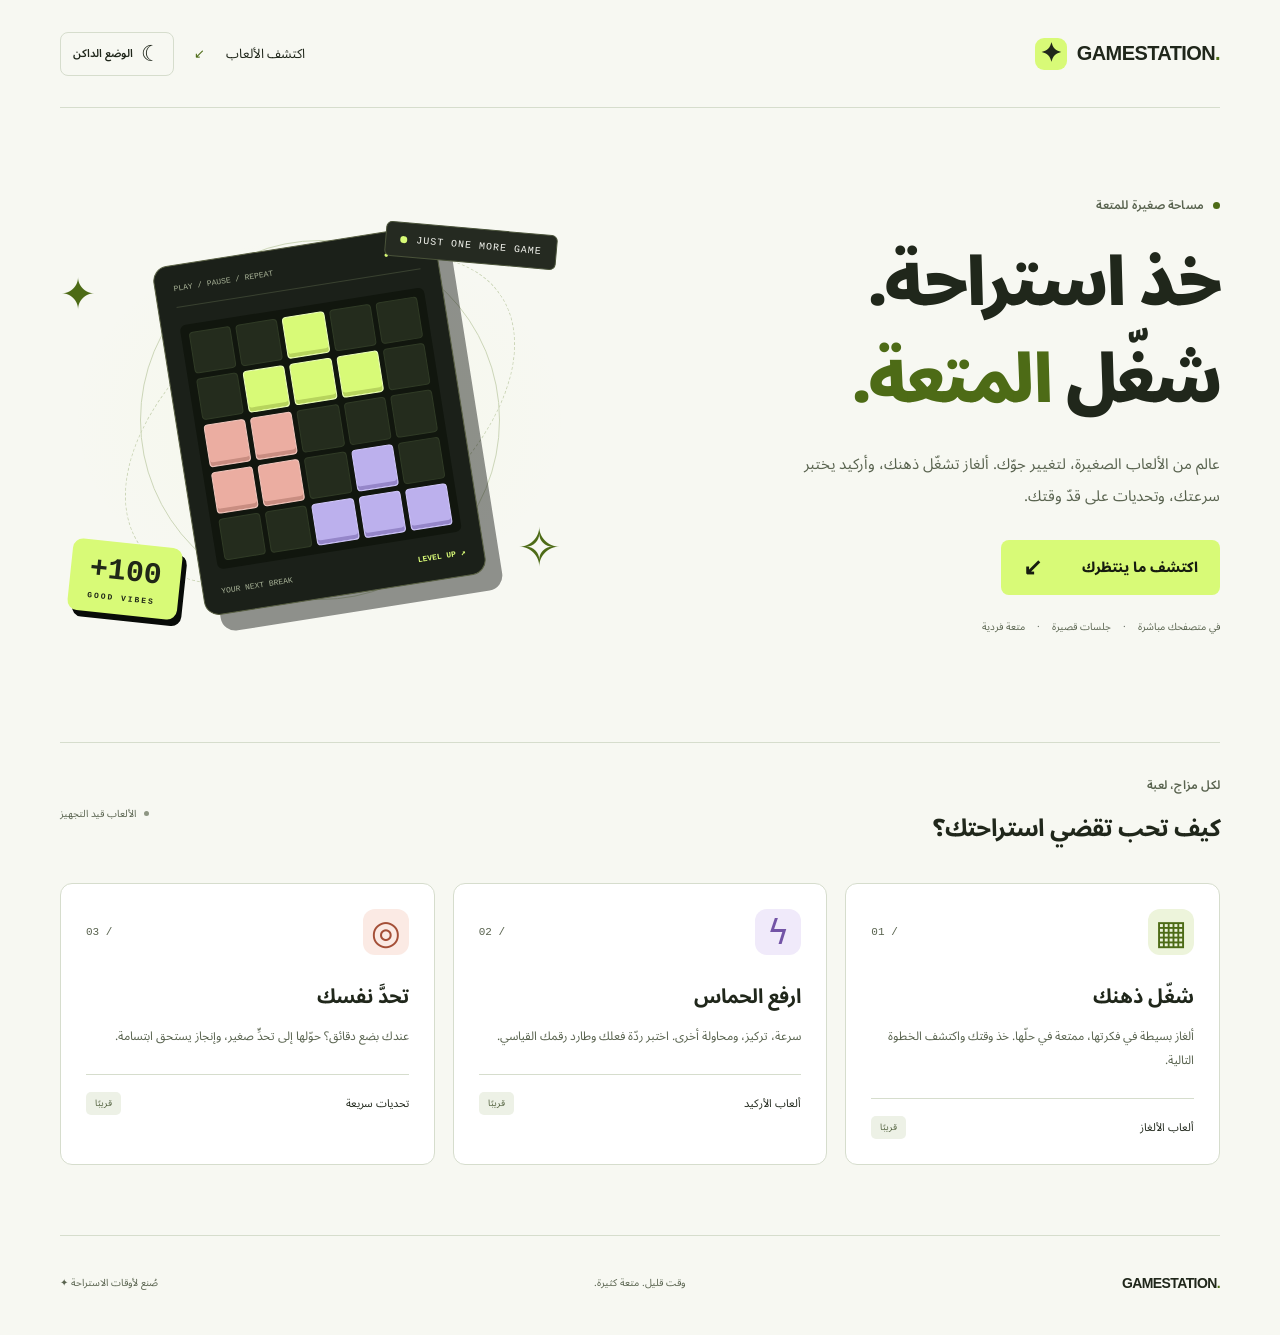
==== index.html @ 6ff6b5f1 "Add light and dark theme toggle" ====
<!DOCTYPE html>
<html lang="ar" dir="rtl">
<head>
  <meta charset="UTF-8">
  <meta name="viewport" content="width=device-width, initial-scale=1.0">
  <meta name="description" content="Gamestation — استراحة صغيرة، ومتعة كبيرة. اكتشف ألعاب الألغاز والأركيد والتحديات القصيرة في متصفحك.">
  <title>Gamestation | مساحة صغيرة للمتعة</title>
  <script src="theme.js"></script>
  <link rel="stylesheet" href="style.css">
</head>
<body>
  <header class="header container">
    <a class="brand" href="#" aria-label="Gamestation الرئيسية" dir="ltr"><span class="brand-icon" aria-hidden="true">✦</span> GAMESTATION<span class="brand-dot">.</span></a>
    <nav aria-label="التنقل الرئيسي"><a href="#games">اكتشف الألعاب <span aria-hidden="true">↙</span></a><button class="theme-toggle" type="button" hidden aria-label="تبديل المظهر"><span class="theme-icon" aria-hidden="true"></span><span class="theme-label"></span></button></nav>
  </header>

  <main>
    <section class="hero container" aria-labelledby="hero-title">
      <div class="hero-copy">
        <p class="eyebrow"><span></span> مساحة صغيرة للمتعة</p>
        <h1 id="hero-title">خذ استراحة.<br>شغّل <span>المتعة.</span></h1>
        <p class="intro">عالم من الألعاب الصغيرة، لتغيير جوّك. ألغاز تشغّل ذهنك، وأركيد يختبر سرعتك، وتحديات على قدّ وقتك.</p>
        <a class="button" href="#games">اكتشف ما ينتظرك <span aria-hidden="true">↙</span></a>
        <p class="hero-note">في متصفحك مباشرة <span>·</span> جلسات قصيرة <span>·</span> متعة فردية</p>
      </div>

      <div class="hero-art" aria-hidden="true">
        <span class="orbit orbit-one"></span><span class="orbit orbit-two"></span>
        <span class="spark spark-one">✦</span><span class="spark spark-two">✧</span>
        <div class="floating-label" dir="ltr"><span></span> JUST ONE MORE GAME</div>
        <div class="game-window">
          <div class="window-top" dir="ltr"><span>PLAY / PAUSE / REPEAT</span><span>● ● ●</span></div>
          <div class="pixel-grid"><i></i><i></i><i class="filled"></i><i></i><i></i><i></i><i class="filled"></i><i class="filled"></i><i class="filled"></i><i></i><i class="pink"></i><i class="pink"></i><i></i><i></i><i></i><i class="pink"></i><i class="pink"></i><i></i><i class="purple"></i><i></i><i></i><i></i><i class="purple"></i><i class="purple"></i><i class="purple"></i></div>
          <div class="window-bottom" dir="ltr"><span>YOUR NEXT BREAK</span><strong>LEVEL UP ↗</strong></div>
        </div>
        <div class="score-tag" dir="ltr">+100 <span>GOOD VIBES</span></div>
      </div>
    </section>

    <section class="games container" id="games" aria-labelledby="games-title">
      <div class="section-heading"><div><p class="eyebrow">لكل مزاج، لعبة</p><h2 id="games-title">كيف تحب تقضي استراحتك؟</h2></div><span class="coming-soon"><span></span> الألعاب قيد التجهيز</span></div>
      <div class="cards">
        <article class="card puzzle"><div class="card-top"><span class="category-icon" aria-hidden="true">▦</span><span class="card-number">01 /</span></div><h3>شغّل ذهنك</h3><p>ألغاز بسيطة في فكرتها، ممتعة في حلّها. خذ وقتك واكتشف الخطوة التالية.</p><div class="card-bottom"><span>ألعاب الألغاز</span><span class="pill">قريبًا</span></div></article>
        <article class="card arcade"><div class="card-top"><span class="category-icon" aria-hidden="true">ϟ</span><span class="card-number">02 /</span></div><h3>ارفع الحماس</h3><p>سرعة، تركيز، ومحاولة أخرى. اختبر ردّة فعلك وطارد رقمك القياسي.</p><div class="card-bottom"><span>ألعاب الأركيد</span><span class="pill">قريبًا</span></div></article>
        <article class="card challenge"><div class="card-top"><span class="category-icon" aria-hidden="true">◎</span><span class="card-number">03 /</span></div><h3>تحدَّ نفسك</h3><p>عندك بضع دقائق؟ حوّلها إلى تحدٍّ صغير، وإنجاز يستحق ابتسامة.</p><div class="card-bottom"><span>تحديات سريعة</span><span class="pill">قريبًا</span></div></article>
      </div>
    </section>
  </main>

  <footer class="footer container"><a class="brand" href="#" dir="ltr">GAMESTATION<span class="brand-dot">.</span></a><p>وقت قليل. متعة كثيرة.</p><span>صُنع لأوقات الاستراحة ✦</span></footer>
</body>
</html>
---- style.css ----
@import url('https://fonts.googleapis.com/css2?family=Noto+Sans+Arabic:wght@400;500;600;700;800;900&display=swap');

:root{color-scheme:dark;--bg:#101212;--text:#f4f5ef;--muted:#9a9f99;--lime:#d8fa77;--line:#303430}
*{box-sizing:border-box}
html{scroll-behavior:smooth;scroll-padding-top:30px}
body{margin:0;background:var(--bg);color:var(--text);font-family:'Noto Sans Arabic',Tahoma,Arial,sans-serif;-webkit-font-smoothing:antialiased}
a{color:inherit;text-decoration:none}
a:focus-visible{outline:3px solid var(--lime);outline-offset:7px}
.container{width:min(1160px,calc(100% - 80px));margin-inline:auto}
.header{min-height:108px;display:flex;align-items:center;justify-content:space-between;border-bottom:1px solid var(--line);gap:20px}
.brand{display:inline-flex;align-items:center;font-family:Arial,sans-serif;font-size:20px;font-weight:900;letter-spacing:-.6px}
.brand-icon{display:grid;place-items:center;width:32px;height:32px;border-radius:9px;background:var(--lime);color:var(--bg);margin-right:10px;font-size:26px}
.brand-dot{color:var(--lime)}
nav a{font-size:13px;color:#dce0d7}nav a span{margin-inline-start:18px;color:var(--lime)}nav a:hover{color:var(--lime)}
.hero{display:grid;grid-template-columns:1.1fr 1fr;gap:70px;align-items:center;padding-block:85px 95px}
.eyebrow{font-size:12px;font-weight:600;letter-spacing:.2px;color:var(--muted);margin:0 0 18px;display:flex;align-items:center;gap:9px}
.eyebrow>span,.coming-soon>span,.floating-label>span{width:7px;height:7px;background:var(--lime);border-radius:50%;display:inline-block}
h1{font-size:clamp(44px,5.2vw,68px);line-height:1.45;letter-spacing:-2.5px;margin:0 0 20px;font-weight:900}h1>span{color:var(--lime)}
.intro{font-size:15px;line-height:2.1;color:var(--muted);max-width:455px;margin:0 0 28px}
.button{display:inline-flex;align-items:center;justify-content:space-between;gap:40px;background:var(--lime);color:#171c10;padding:13px 22px;border-radius:8px;font-size:14px;font-weight:800;transition:background .2s,transform .2s}.button:hover{background:#e5ffa6;transform:translateY(-2px)}.button>span{font-size:23px;line-height:1}
.hero-note{display:flex;gap:12px;color:var(--muted);font-size:10px;margin-top:21px}.hero-note>span{color:#646a60}
.hero-art{position:relative;min-height:390px;display:grid;place-items:center;background:radial-gradient(ellipse,#d8fa7710,transparent 68%)}
.orbit{position:absolute;border:1px solid #343b2a;border-radius:50%;width:360px;height:360px}.orbit-two{width:440px;height:260px;transform:rotate(-35deg);border-style:dashed;border-color:#30352b}
.game-window{width:285px;border:1px solid #596044;background:#1b2019;border-radius:15px;padding:18px;transform:rotate(-9deg);box-shadow:14px 18px 0 #090b0970;z-index:1}
.window-top,.window-bottom{display:flex;justify-content:space-between;align-items:center;font-family:monospace;font-size:8px;color:#a6b095}.window-top{border-bottom:1px solid #394130;padding-bottom:14px}.window-top>span:last-child{color:var(--lime);letter-spacing:2px}.window-bottom{padding-top:17px;font-size:8px}.window-bottom strong{color:var(--lime)}
.pixel-grid{display:grid;grid-template-columns:repeat(5,1fr);gap:5px;margin-top:18px;padding:8px;background:#11160e;border-radius:6px;direction:ltr}.pixel-grid i{aspect-ratio:1;background:#242c1d;border-radius:4px;border:1px solid #303b26}.pixel-grid .filled{background:var(--lime);border-color:#ecffb9;box-shadow:inset 0 -4px #b7d45d}.pixel-grid .pink{background:#ebada1;border-color:#f1c6bd;box-shadow:inset 0 -4px #c98d81}.pixel-grid .purple{background:#bcb0ed;border-color:#d1c7fb;box-shadow:inset 0 -4px #9586c9}
.floating-label{position:absolute;top:3px;right:22px;z-index:2;display:flex;align-items:center;gap:9px;background:#252a21;border:1px solid #4a533a;padding:11px 14px;border-radius:6px;transform:rotate(5deg);font:10px monospace;letter-spacing:1px}
.score-tag{position:absolute;bottom:0;left:10px;z-index:2;background:var(--lime);color:#202718;border-radius:10px;transform:rotate(6deg);padding:12px 19px;font:bold 30px monospace;box-shadow:5px 6px 0 #080b08}.score-tag span{display:block;font-size:8px;letter-spacing:2px;margin-top:5px}.spark{position:absolute;color:var(--lime)}.spark-one{left:0;top:25px;font-size:43px}.spark-two{right:18px;bottom:10px;font-size:53px}
.games{padding-block:30px 70px;border-top:1px solid var(--line)}.section-heading{display:flex;justify-content:space-between;align-items:center;gap:20px;margin-bottom:29px}.section-heading .eyebrow{margin-bottom:5px}h2{font-size:24px;letter-spacing:-.6px;margin:0}.coming-soon{font-size:10px;color:var(--muted);display:flex;align-items:center;gap:8px}.coming-soon>span{background:#8e9683;width:5px;height:5px}
.cards{display:grid;grid-template-columns:repeat(3,1fr);gap:18px}.card{background:#1b1e1b;border:1px solid var(--line);border-radius:12px;padding:25px}.card-top,.card-bottom{display:flex;justify-content:space-between;align-items:center}.category-icon{display:grid;place-items:center;width:46px;height:46px;border-radius:12px;font-size:34px;background:#d8fa7714;color:var(--lime);font-family:Arial,sans-serif}.card-number{font:11px monospace;color:#747d70;direction:ltr}.arcade .category-icon{background:#bcb0ed14;color:#bcb0ed}.challenge .category-icon{background:#ebada114;color:#ebada1}h3{font-size:20px;margin:21px 0 7px}.card p{color:var(--muted);font-size:12px;line-height:2;margin:0 0 25px}.card-bottom{border-top:1px solid var(--line);padding-top:17px;font-size:11px;color:#c8cec1}.pill{font-size:9px;background:#2b3029;color:#a7b09f;border-radius:5px;padding:2px 9px}
.footer{border-top:1px solid var(--line);display:flex;align-items:center;justify-content:space-between;gap:20px;padding-block:26px 32px}.footer .brand{font-size:14px}.footer p,.footer>span{font-size:10px;color:var(--muted)}
@media(min-width:1500px){.hero{padding-block:105px 115px}}
@media(max-width:900px){.container{width:calc(100% - 44px)}.hero{gap:24px}.hero-art{transform:scale(.85)}.orbit-two{width:360px}.cards{gap:12px}.card{padding:19px}.hero-note{gap:7px;font-size:9px}}
@media(max-width:650px){.header{min-height:82px}.brand{font-size:15px}.brand-icon{width:27px;height:27px;font-size:22px}nav a{font-size:11px}nav a span{margin-inline-start:6px}.hero{grid-template-columns:1fr;padding-block:45px 40px;gap:35px}.hero-copy{text-align:center}.hero-copy .eyebrow{justify-content:center}h1{font-size:48px}.intro{margin-inline:auto;font-size:14px}.hero-note{justify-content:center;font-size:9px}.hero-art{min-height:365px;width:min(100%,370px);margin-inline:auto;transform:scale(.9)}.orbit{width:320px;height:320px}.orbit-two{width:350px;height:230px}.floating-label{right:0}.section-heading{align-items:flex-start;flex-direction:column;gap:12px}h2{font-size:21px}.cards{grid-template-columns:1fr;gap:14px}.card{padding:23px}.card p{font-size:13px}.games{padding-bottom:40px}.footer{flex-wrap:wrap;gap:8px}.footer>span{width:100%;margin-top:0}.footer p{margin:0}.hero-art .spark-one{left:0}}
@media(prefers-reduced-motion:reduce){html{scroll-behavior:auto}.button{transition:none}}

/* Theme controls and light palette. The game illustration keeps its arcade colors. */
nav{display:flex;align-items:center;gap:20px}
.theme-toggle{display:inline-flex;align-items:center;justify-content:center;gap:8px;min-height:44px;padding:8px 12px;border:1px solid var(--line);border-radius:8px;background:transparent;color:var(--text);font:600 11px 'Noto Sans Arabic',Tahoma,Arial,sans-serif;cursor:pointer}
.theme-toggle[hidden]{display:none}
.theme-toggle:hover{background:var(--line)}
.theme-toggle:focus-visible{outline:3px solid var(--accent,var(--lime));outline-offset:4px}
.theme-icon{font:22px Arial,sans-serif}
:root[data-theme="light"]{color-scheme:light;--bg:#f7f8f2;--text:#20271b;--muted:#59634f;--line:#d6ddcd;--accent:#4d6b16}
[data-theme="light"] nav a,[data-theme="light"] .card-bottom{color:var(--text)}
[data-theme="light"] h1>span,[data-theme="light"] .brand-dot,[data-theme="light"] nav a span,[data-theme="light"] nav a:hover{color:var(--accent)}
[data-theme="light"] a:focus-visible{outline-color:var(--accent)}
[data-theme="light"] .brand-icon{color:#20271b}
[data-theme="light"] .eyebrow>span{background:var(--accent)}
[data-theme="light"] .card{background:#fff}
[data-theme="light"] .category-icon{background:#edf4db;color:var(--accent)}
[data-theme="light"] .arcade .category-icon{background:#f0eafa;color:#7354a6}
[data-theme="light"] .challenge .category-icon{background:#fbeae4;color:#a44f37}
[data-theme="light"] .card-number{color:var(--muted)}
[data-theme="light"] .pill{background:#edf1e6;color:#52613e}
[data-theme="light"] .orbit{border-color:#ccd6b8}
[data-theme="light"] .spark{color:var(--accent)}
[data-theme="light"] .floating-label{color:#f4f5ef}
@media(max-width:650px){.header{flex-wrap:wrap;padding-block:16px;gap:14px}nav{gap:12px;flex-wrap:wrap}.theme-toggle{font-size:10px}}
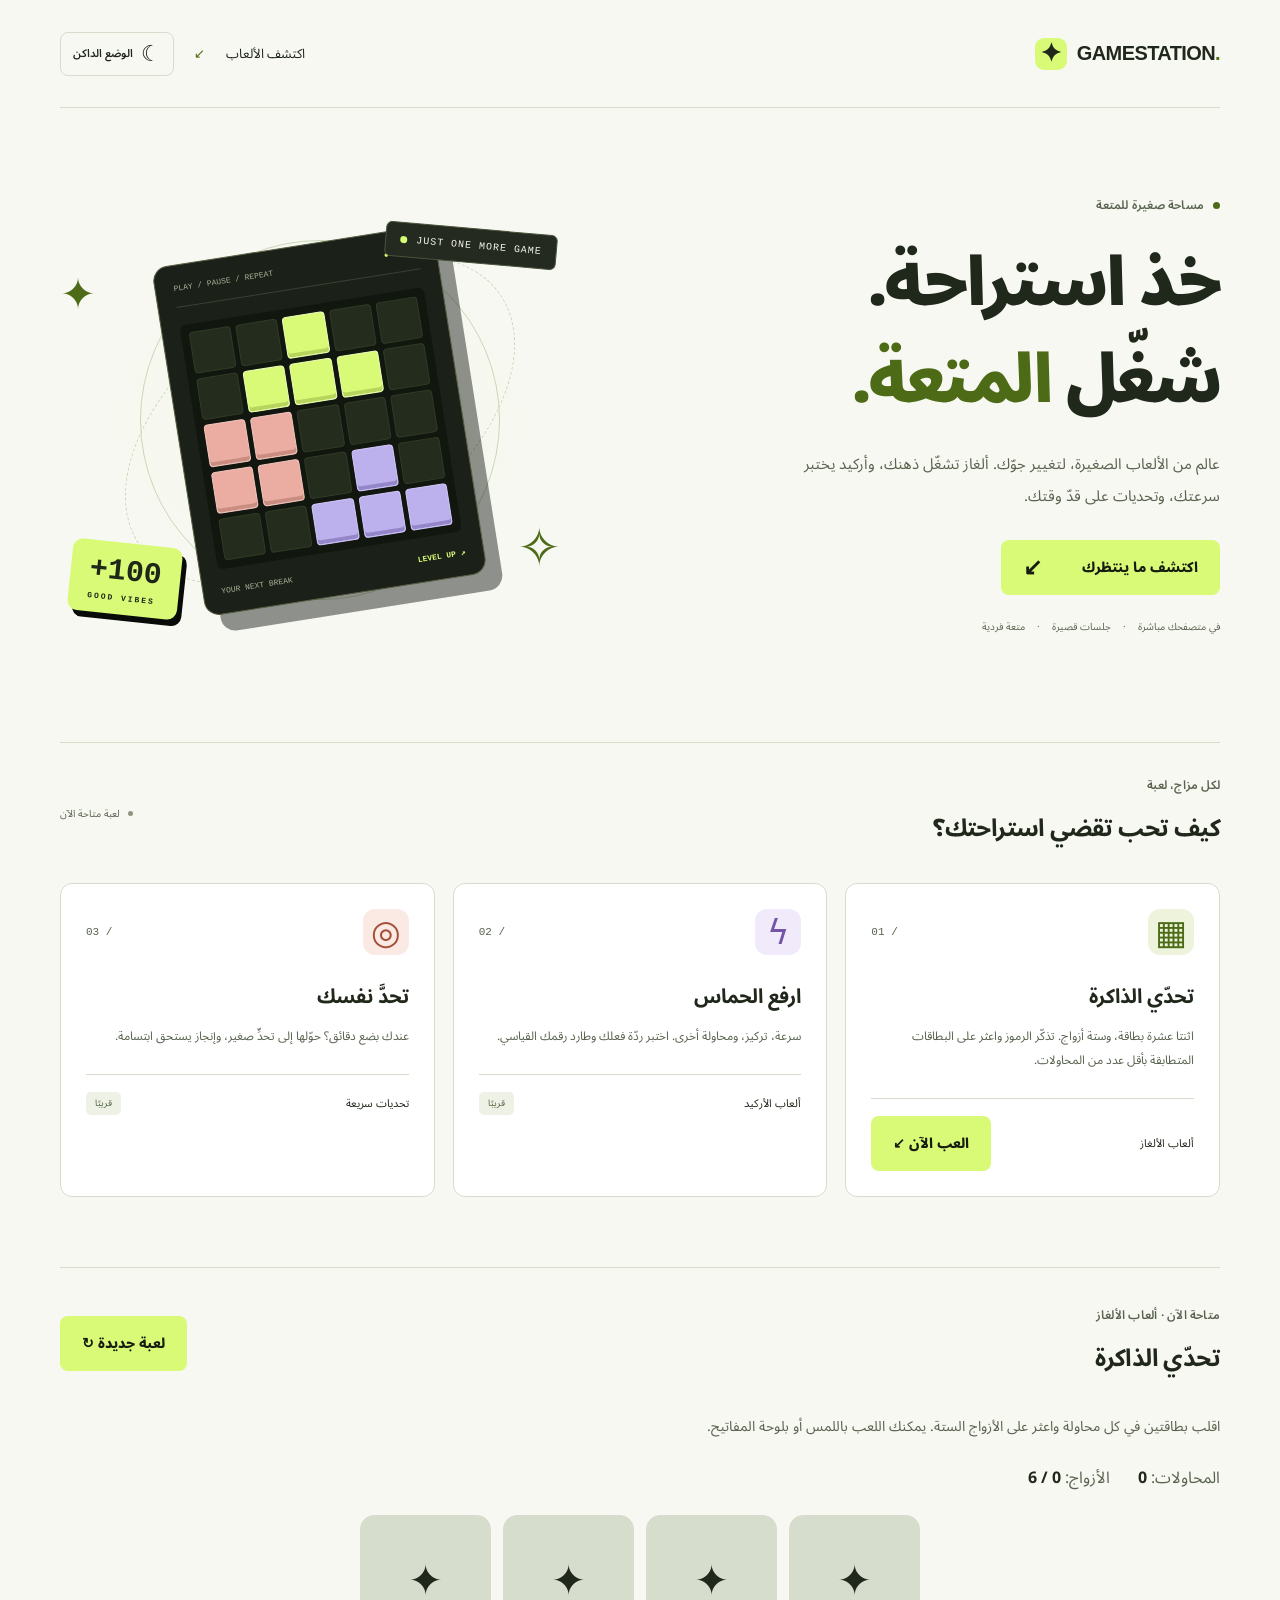
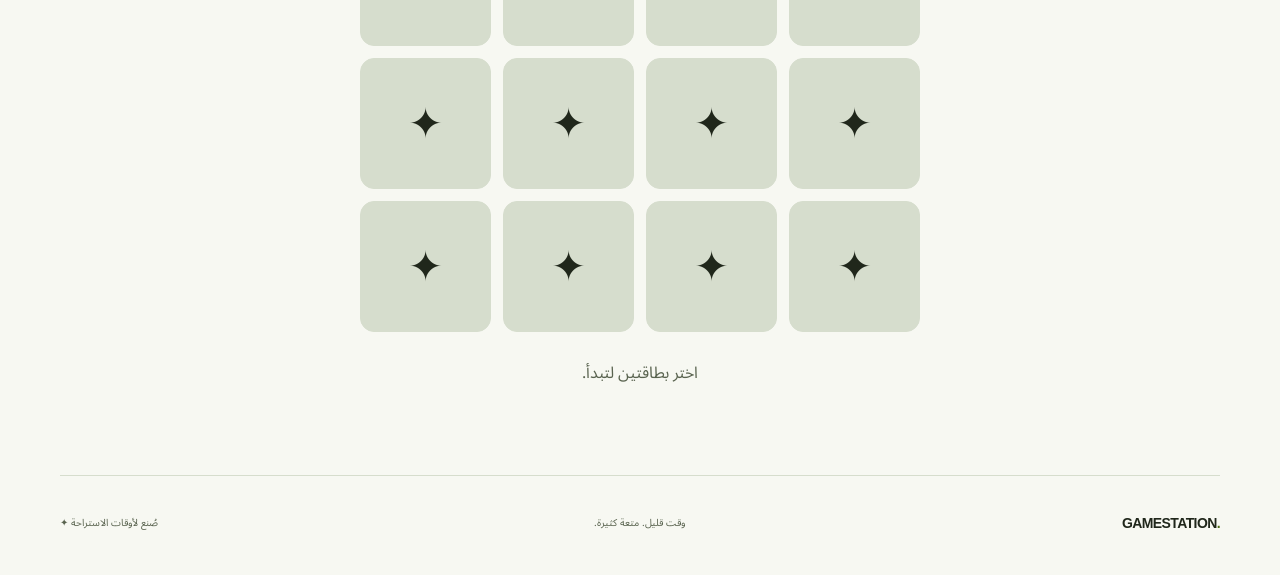
==== commit da06c656: "Add playable memory card game" ====
--- a/index.html
+++ b/index.html
@@ -38,15 +38,77 @@
     </section>
 
     <section class="games container" id="games" aria-labelledby="games-title">
-      <div class="section-heading"><div><p class="eyebrow">لكل مزاج، لعبة</p><h2 id="games-title">كيف تحب تقضي استراحتك؟</h2></div><span class="coming-soon"><span></span> الألعاب قيد التجهيز</span></div>
+      <div class="section-heading"><div><p class="eyebrow">لكل مزاج، لعبة</p><h2 id="games-title">كيف تحب تقضي استراحتك؟</h2></div><span class="coming-soon"><span></span> لعبة متاحة الآن</span></div>
       <div class="cards">
-        <article class="card puzzle"><div class="card-top"><span class="category-icon" aria-hidden="true">▦</span><span class="card-number">01 /</span></div><h3>شغّل ذهنك</h3><p>ألغاز بسيطة في فكرتها، ممتعة في حلّها. خذ وقتك واكتشف الخطوة التالية.</p><div class="card-bottom"><span>ألعاب الألغاز</span><span class="pill">قريبًا</span></div></article>
+        <article class="card puzzle"><div class="card-top"><span class="category-icon" aria-hidden="true">▦</span><span class="card-number">01 /</span></div><h3>تحدّي الذاكرة</h3><p>اثنتا عشرة بطاقة، وستة أزواج. تذكّر الرموز واعثر على البطاقات المتطابقة بأقل عدد من المحاولات.</p><div class="card-bottom"><span>ألعاب الألغاز</span><a class="button" href="#memory">العب الآن ↙</a></div></article>
         <article class="card arcade"><div class="card-top"><span class="category-icon" aria-hidden="true">ϟ</span><span class="card-number">02 /</span></div><h3>ارفع الحماس</h3><p>سرعة، تركيز، ومحاولة أخرى. اختبر ردّة فعلك وطارد رقمك القياسي.</p><div class="card-bottom"><span>ألعاب الأركيد</span><span class="pill">قريبًا</span></div></article>
         <article class="card challenge"><div class="card-top"><span class="category-icon" aria-hidden="true">◎</span><span class="card-number">03 /</span></div><h3>تحدَّ نفسك</h3><p>عندك بضع دقائق؟ حوّلها إلى تحدٍّ صغير، وإنجاز يستحق ابتسامة.</p><div class="card-bottom"><span>تحديات سريعة</span><span class="pill">قريبًا</span></div></article>
       </div>
     </section>
+    <section class="container memory" id="memory" aria-labelledby="memory-title">
+      <div class="section-heading"><div><p class="eyebrow">متاحة الآن · ألعاب الألغاز</p><h2 id="memory-title">تحدّي الذاكرة</h2></div><button class="button" id="memory-reset" type="button">لعبة جديدة ↻</button></div>
+      <p class="memory-help">اقلب بطاقتين في كل محاولة واعثر على الأزواج الستة. يمكنك اللعب باللمس أو بلوحة المفاتيح.</p>
+      <div class="memory-stats"><span>المحاولات: <strong id="memory-moves">0</strong></span><span>الأزواج: <strong id="memory-pairs">0 / 6</strong></span></div>
+      <div class="memory-grid" id="memory-grid" aria-label="بطاقات لعبة الذاكرة"></div>
+      <p id="memory-status" role="status" aria-live="polite">اختر بطاقتين لتبدأ.</p>
+      <noscript>فعّل JavaScript في المتصفح لتشغيل اللعبة.</noscript>
+    </section>
   </main>
+  <script>
+    (() => {
+      const grid = document.getElementById('memory-grid');
+      const movesLabel = document.getElementById('memory-moves');
+      const pairsLabel = document.getElementById('memory-pairs');
+      const status = document.getElementById('memory-status');
+      const symbols = ['🌙', '🚀', '🎮', '⭐', '🎲', '🎯'];
+      let first = null, locked = false, moves = 0, pairs = 0, timer;
+      function reveal(card, visible) {
+        card.textContent = visible ? card.symbol : '✦';
+        card.classList.toggle('revealed', visible);
+        card.setAttribute('aria-label', visible ? `بطاقة ${card.symbol}` : `بطاقة مخفية ${card.position}`);
+      }
+      function choose(card) {
+        if (locked || card === first || card.classList.contains('matched')) return;
+        reveal(card, true);
+        if (!first) { first = card; return; }
+        movesLabel.textContent = ++moves;
+        const previous = first;
+        first = null;
+        if (previous.symbol === card.symbol) {
+          [previous, card].forEach(item => { item.classList.add('matched'); item.setAttribute('aria-disabled', 'true'); });
+          pairsLabel.textContent = `${++pairs} / 6`;
+          status.textContent = pairs === 6 ? `أحسنت! اكتشفت كل الأزواج في ${moves} محاولة. جرّب لعبة جديدة!` : 'زوج متطابق! واصل اللعب.';
+        } else {
+          locked = true;
+          status.textContent = 'ليستا متطابقتين، تذكّر مكانهما وحاول مجددًا.';
+          timer = setTimeout(() => { reveal(previous, false); reveal(card, false); locked = false; }, 900);
+        }
+      }
+      function reset() {
+        clearTimeout(timer);
+        first = null; locked = false; moves = 0; pairs = 0;
+        movesLabel.textContent = '0'; pairsLabel.textContent = '0 / 6';
+        status.textContent = 'اختر بطاقتين لتبدأ.';
+        const deck = [...symbols, ...symbols];
+        for (let i = deck.length - 1; i > 0; i--) {
+          const j = Math.floor(Math.random() * (i + 1));
+          [deck[i], deck[j]] = [deck[j], deck[i]];
+        }
+        grid.replaceChildren(...deck.map((symbol, index) => {
+          const card = document.createElement('button');
+          card.type = 'button'; card.className = 'memory-card';
+          card.symbol = symbol; card.position = index + 1;
+          reveal(card, false);
+          card.addEventListener('click', () => choose(card));
+          return card;
+        }));
+      }
+      document.getElementById('memory-reset').addEventListener('click', reset);
+      reset();
+    })();
+  </script>
 
   <footer class="footer container"><a class="brand" href="#" dir="ltr">GAMESTATION<span class="brand-dot">.</span></a><p>وقت قليل. متعة كثيرة.</p><span>صُنع لأوقات الاستراحة ✦</span></footer>
 </body>
 </html>
+
--- a/style.css
+++ b/style.css
@@ -57,3 +57,18 @@
 [data-theme="light"] .spark{color:var(--accent)}
 [data-theme="light"] .floating-label{color:#f4f5ef}
 @media(max-width:650px){.header{flex-wrap:wrap;padding-block:16px;gap:14px}nav{gap:12px;flex-wrap:wrap}.theme-toggle{font-size:10px}}
+
+.memory{border-top:1px solid var(--line);padding-block:35px 55px}
+.memory-help{color:var(--muted);font-size:14px;line-height:2}
+.memory .button{font-family:inherit;border:0;cursor:pointer}
+.memory-stats{display:flex;gap:28px;margin-block:20px;color:var(--muted)}
+.memory-stats strong{color:var(--text)}
+.memory-grid{display:grid;grid-template-columns:repeat(4,1fr);gap:12px;max-width:560px;margin-inline:auto}
+.memory-card{aspect-ratio:1;min-height:60px;border:1px solid var(--line);border-radius:14px;background:var(--line);color:var(--text);font-size:clamp(25px,5vw,42px);cursor:pointer;transition:transform .15s,background .15s}
+.memory-card:hover{transform:translateY(-2px)}
+.memory-card.revealed{background:var(--bg);border-color:var(--accent,var(--lime))}
+.memory-card.matched{background:#d8fa7730;border-color:var(--accent,var(--lime));cursor:default}
+.memory button:focus-visible{outline:3px solid var(--accent,var(--lime));outline-offset:4px}
+#memory-status{text-align:center;min-height:3em;color:var(--muted);margin-top:24px}
+@media(max-width:450px){.memory-grid{gap:8px}.memory-stats{font-size:13px;gap:18px}}
+@media(prefers-reduced-motion:reduce){.memory-card{transition:none}}
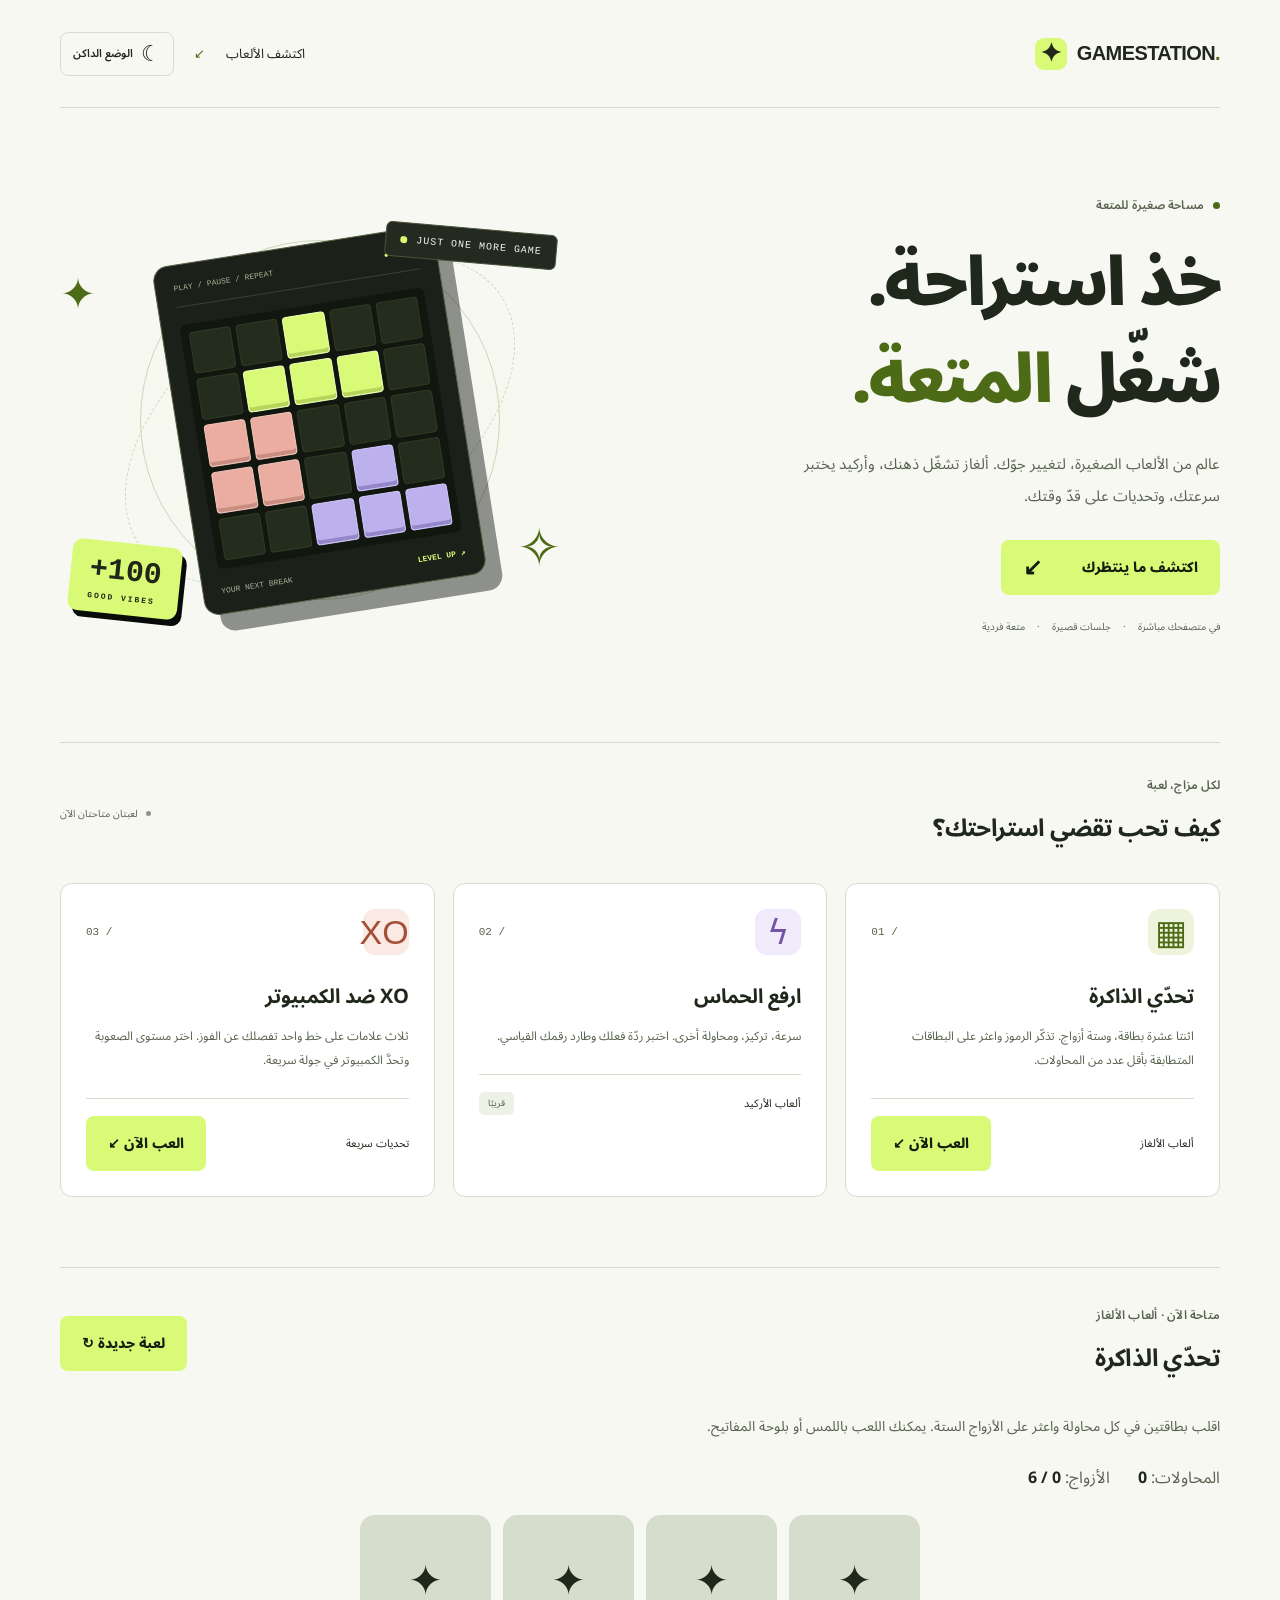
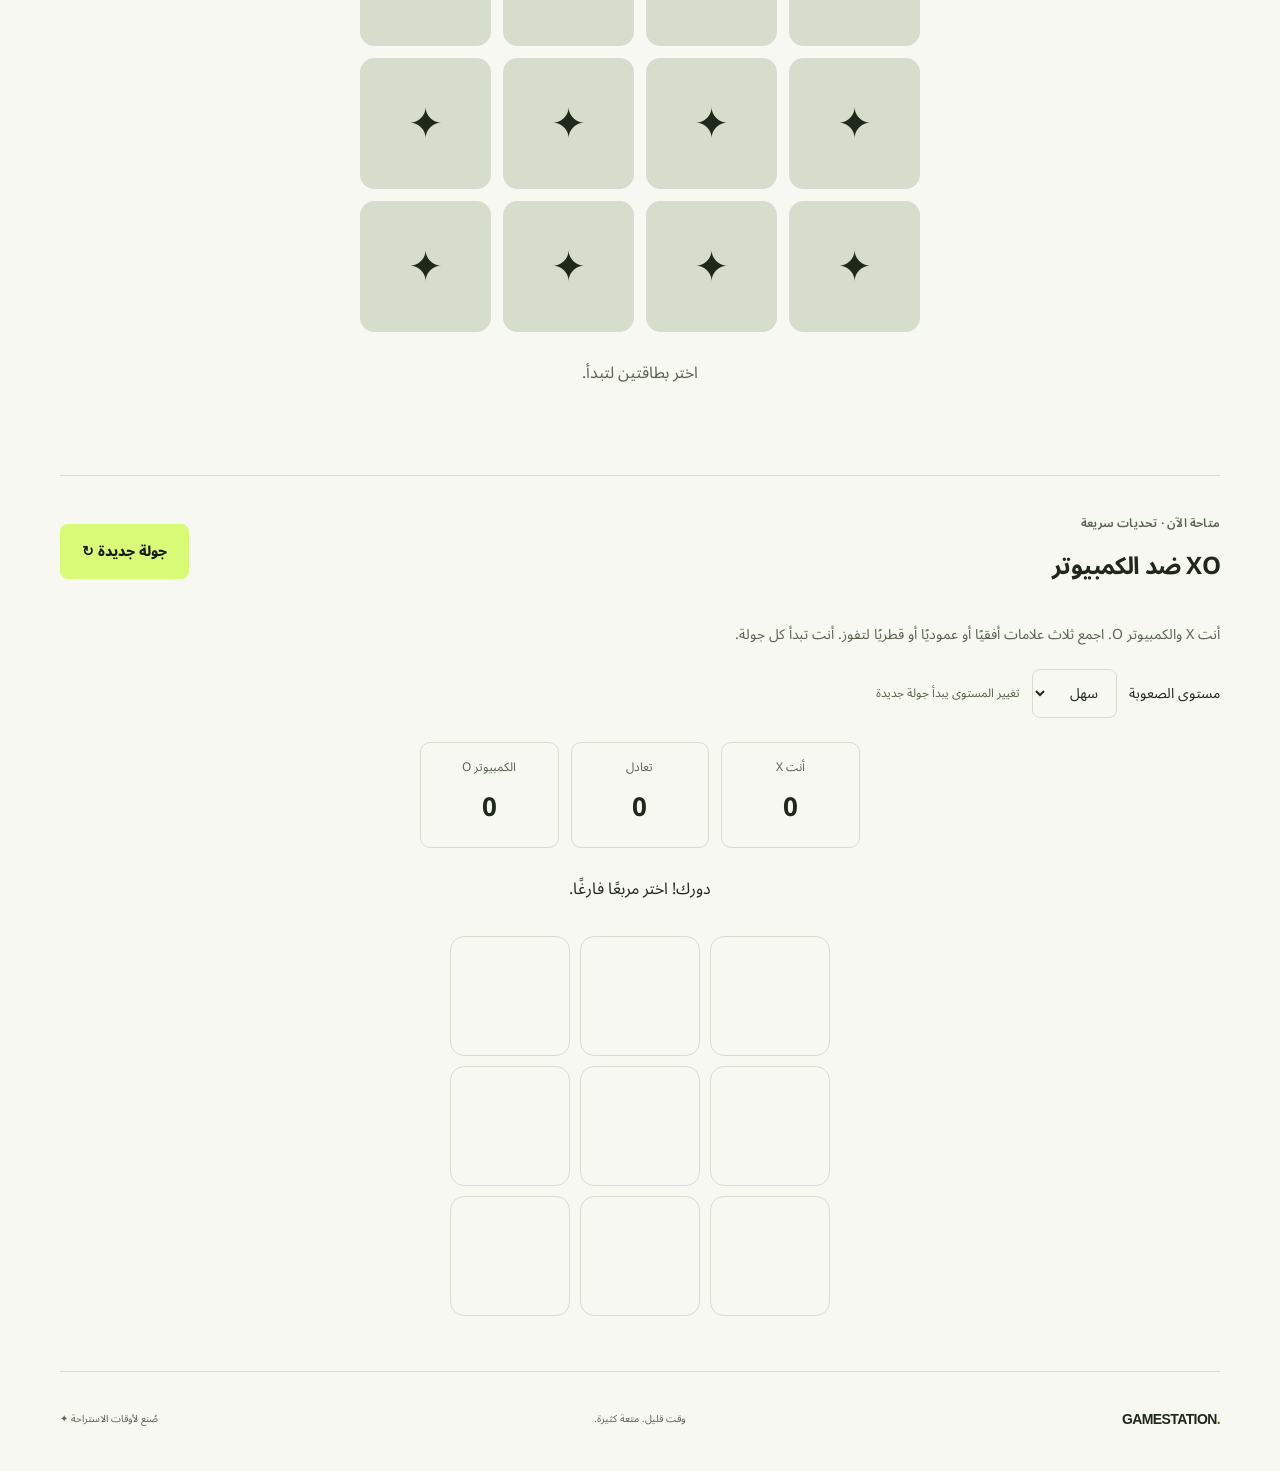
==== commit 23b8a2ab: "Add XO game against computer" ====
--- a/index.html
+++ b/index.html
@@ -38,11 +38,11 @@
     </section>
 
     <section class="games container" id="games" aria-labelledby="games-title">
-      <div class="section-heading"><div><p class="eyebrow">لكل مزاج، لعبة</p><h2 id="games-title">كيف تحب تقضي استراحتك؟</h2></div><span class="coming-soon"><span></span> لعبة متاحة الآن</span></div>
+      <div class="section-heading"><div><p class="eyebrow">لكل مزاج، لعبة</p><h2 id="games-title">كيف تحب تقضي استراحتك؟</h2></div><span class="coming-soon"><span></span> لعبتان متاحتان الآن</span></div>
       <div class="cards">
         <article class="card puzzle"><div class="card-top"><span class="category-icon" aria-hidden="true">▦</span><span class="card-number">01 /</span></div><h3>تحدّي الذاكرة</h3><p>اثنتا عشرة بطاقة، وستة أزواج. تذكّر الرموز واعثر على البطاقات المتطابقة بأقل عدد من المحاولات.</p><div class="card-bottom"><span>ألعاب الألغاز</span><a class="button" href="#memory">العب الآن ↙</a></div></article>
         <article class="card arcade"><div class="card-top"><span class="category-icon" aria-hidden="true">ϟ</span><span class="card-number">02 /</span></div><h3>ارفع الحماس</h3><p>سرعة، تركيز، ومحاولة أخرى. اختبر ردّة فعلك وطارد رقمك القياسي.</p><div class="card-bottom"><span>ألعاب الأركيد</span><span class="pill">قريبًا</span></div></article>
-        <article class="card challenge"><div class="card-top"><span class="category-icon" aria-hidden="true">◎</span><span class="card-number">03 /</span></div><h3>تحدَّ نفسك</h3><p>عندك بضع دقائق؟ حوّلها إلى تحدٍّ صغير، وإنجاز يستحق ابتسامة.</p><div class="card-bottom"><span>تحديات سريعة</span><span class="pill">قريبًا</span></div></article>
+        <article class="card challenge"><div class="card-top"><span class="category-icon" aria-hidden="true">XO</span><span class="card-number">03 /</span></div><h3>XO ضد الكمبيوتر</h3><p>ثلاث علامات على خط واحد تفصلك عن الفوز. اختر مستوى الصعوبة وتحدَّ الكمبيوتر في جولة سريعة.</p><div class="card-bottom"><span>تحديات سريعة</span><a class="button" href="#xo">العب الآن ↙</a></div></article>
       </div>
     </section>
     <section class="container memory" id="memory" aria-labelledby="memory-title">
@@ -53,7 +53,17 @@
       <p id="memory-status" role="status" aria-live="polite">اختر بطاقتين لتبدأ.</p>
       <noscript>فعّل JavaScript في المتصفح لتشغيل اللعبة.</noscript>
     </section>
+    <section class="container xo" id="xo" aria-labelledby="xo-title">
+      <div class="section-heading"><div><p class="eyebrow">متاحة الآن · تحديات سريعة</p><h2 id="xo-title">XO ضد الكمبيوتر</h2></div><button class="button" id="xo-reset" type="button">جولة جديدة ↻</button></div>
+      <p class="memory-help">أنت X والكمبيوتر O. اجمع ثلاث علامات أفقيًا أو عموديًا أو قطريًا لتفوز. أنت تبدأ كل جولة.</p>
+      <div class="xo-controls"><label for="xo-level">مستوى الصعوبة</label><select id="xo-level"><option value="easy">سهل</option><option value="hard">صعب</option></select><span>تغيير المستوى يبدأ جولة جديدة</span></div>
+      <div class="xo-scores" aria-label="نتائج هذه الجلسة"><span>أنت X <strong id="xo-wins">0</strong></span><span>تعادل <strong id="xo-draws">0</strong></span><span>الكمبيوتر O <strong id="xo-losses">0</strong></span></div>
+      <p id="xo-status" role="status" aria-live="polite">دورك! اختر مربعًا فارغًا.</p>
+      <div id="xo-board" class="xo-board" role="group" aria-label="لوحة XO" aria-describedby="xo-status" dir="ltr"></div>
+      <noscript>فعّل JavaScript في المتصفح لتشغيل اللعبة.</noscript>
+    </section>
   </main>
+  <script src="xo.js"></script>
   <script>
     (() => {
       const grid = document.getElementById('memory-grid');
--- a/style.css
+++ b/style.css
@@ -72,3 +72,22 @@
 #memory-status{text-align:center;min-height:3em;color:var(--muted);margin-top:24px}
 @media(max-width:450px){.memory-grid{gap:8px}.memory-stats{font-size:13px;gap:18px}}
 @media(prefers-reduced-motion:reduce){.memory-card{transition:none}}
+
+.xo{border-top:1px solid var(--line);padding-block:35px 55px}
+.xo .button{font-family:inherit;border:0;cursor:pointer}
+.xo-controls{display:flex;align-items:center;gap:12px;flex-wrap:wrap;margin-block:20px;font-size:14px}
+.xo-controls select{font:inherit;background:var(--bg);color:var(--text);border:1px solid var(--line);border-radius:8px;padding:8px 14px;min-height:44px}
+.xo-controls>span{font-size:12px;color:var(--muted)}
+.xo-scores{display:flex;justify-content:center;gap:12px;max-width:440px;margin:24px auto}
+.xo-scores>span{flex:1;text-align:center;padding:12px 6px;border:1px solid var(--line);border-radius:10px;font-size:12px;color:var(--muted)}
+.xo-scores strong{display:block;font-size:26px;color:var(--text)}
+#xo-status{text-align:center;min-height:3em;color:var(--text)}
+.xo-board{display:grid;grid-template-columns:repeat(3,minmax(0,1fr));gap:10px;max-width:380px;margin-inline:auto}
+.xo-cell{aspect-ratio:1;border:1px solid var(--line);border-radius:14px;background:var(--bg);color:var(--text);font:700 clamp(36px,8vw,62px) Arial,sans-serif;cursor:pointer;min-width:0}
+.xo-cell[aria-disabled="false"]:hover{background:var(--line)}
+.xo-cell[aria-disabled="true"]{cursor:default}
+.xo-cell[data-mark="X"]{color:var(--accent,var(--lime))}
+.xo-cell[data-mark="O"]{color:#bcb0ed}
+[data-theme="light"] .xo-cell[data-mark="O"]{color:#7354a6}
+.xo-cell.winning{background:#d8fa7730;border:3px solid var(--accent,var(--lime))}
+.xo button:focus-visible,.xo select:focus-visible{outline:3px solid var(--accent,var(--lime));outline-offset:4px}
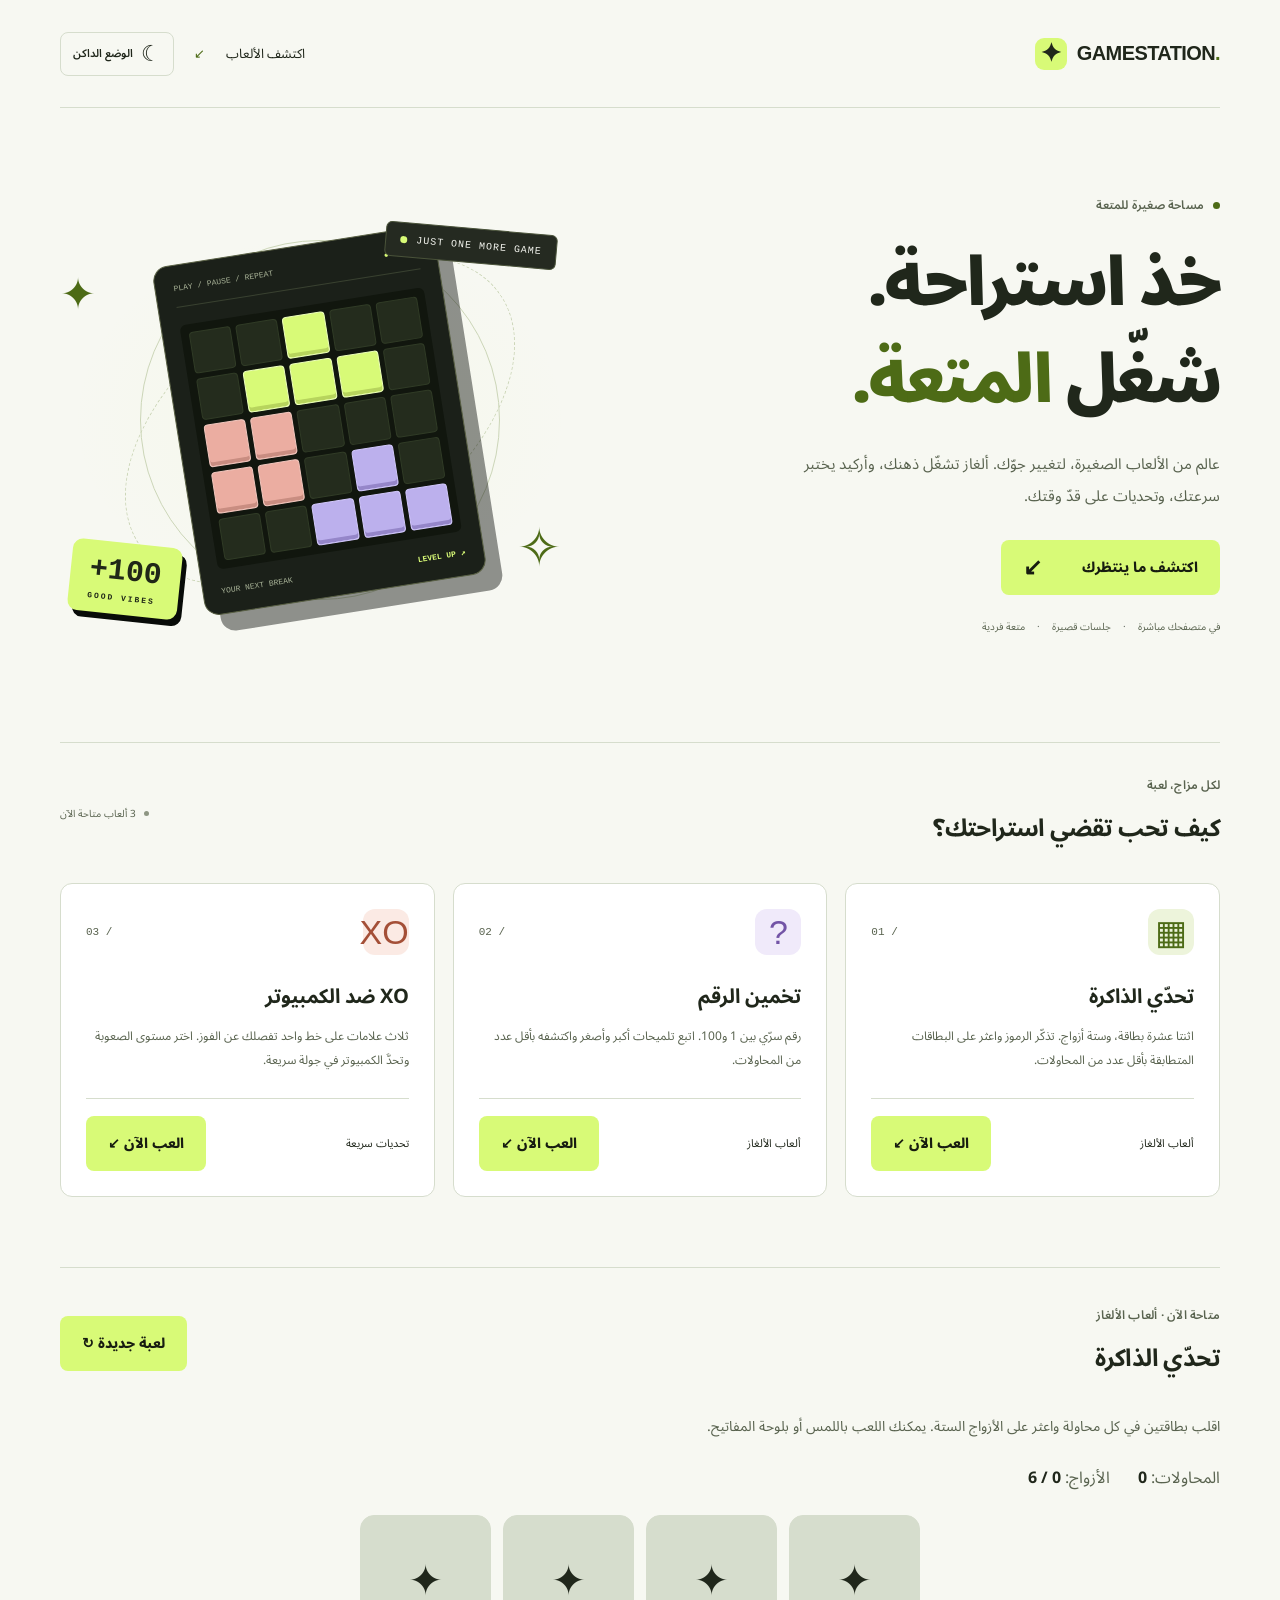
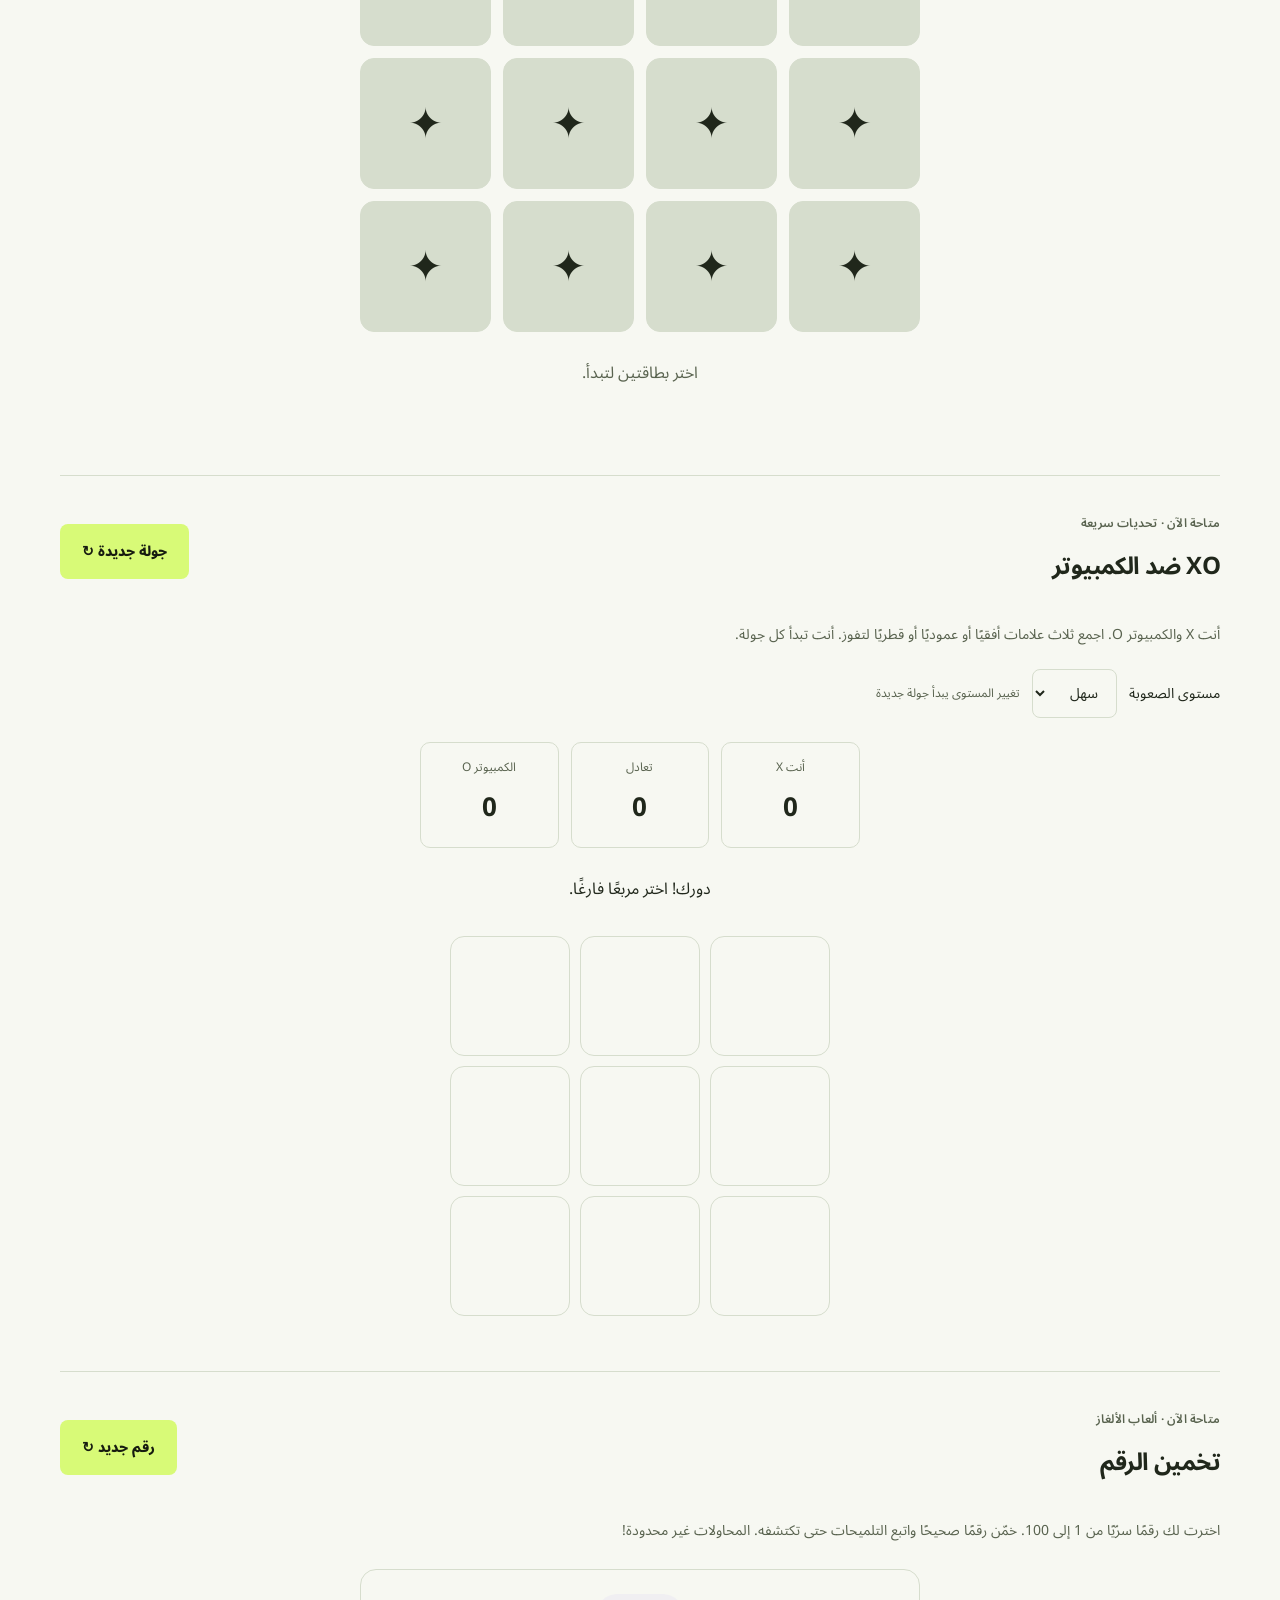
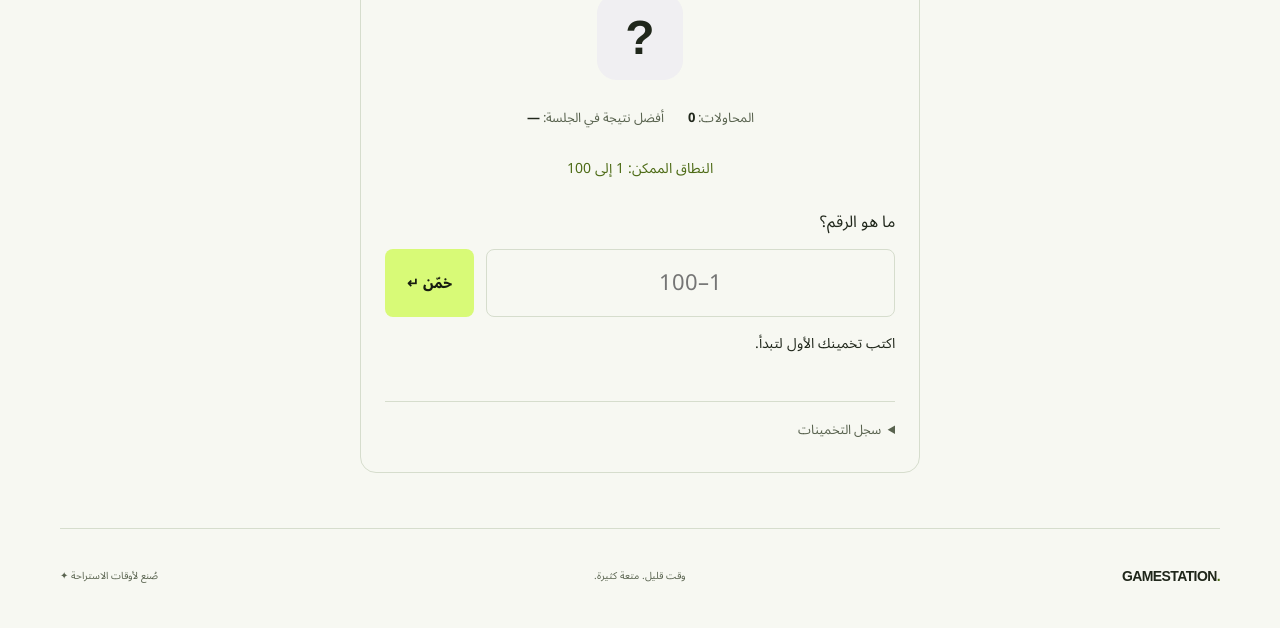
==== commit 8e526298: "Add number guessing game" ====
--- a/index.html
+++ b/index.html
@@ -38,10 +38,10 @@
     </section>
 
     <section class="games container" id="games" aria-labelledby="games-title">
-      <div class="section-heading"><div><p class="eyebrow">لكل مزاج، لعبة</p><h2 id="games-title">كيف تحب تقضي استراحتك؟</h2></div><span class="coming-soon"><span></span> لعبتان متاحتان الآن</span></div>
+      <div class="section-heading"><div><p class="eyebrow">لكل مزاج، لعبة</p><h2 id="games-title">كيف تحب تقضي استراحتك؟</h2></div><span class="coming-soon"><span></span> 3 ألعاب متاحة الآن</span></div>
       <div class="cards">
         <article class="card puzzle"><div class="card-top"><span class="category-icon" aria-hidden="true">▦</span><span class="card-number">01 /</span></div><h3>تحدّي الذاكرة</h3><p>اثنتا عشرة بطاقة، وستة أزواج. تذكّر الرموز واعثر على البطاقات المتطابقة بأقل عدد من المحاولات.</p><div class="card-bottom"><span>ألعاب الألغاز</span><a class="button" href="#memory">العب الآن ↙</a></div></article>
-        <article class="card arcade"><div class="card-top"><span class="category-icon" aria-hidden="true">ϟ</span><span class="card-number">02 /</span></div><h3>ارفع الحماس</h3><p>سرعة، تركيز، ومحاولة أخرى. اختبر ردّة فعلك وطارد رقمك القياسي.</p><div class="card-bottom"><span>ألعاب الأركيد</span><span class="pill">قريبًا</span></div></article>
+        <article class="card arcade"><div class="card-top"><span class="category-icon" aria-hidden="true">?</span><span class="card-number">02 /</span></div><h3>تخمين الرقم</h3><p>رقم سرّي بين 1 و100. اتبع تلميحات أكبر وأصغر واكتشفه بأقل عدد من المحاولات.</p><div class="card-bottom"><span>ألعاب الألغاز</span><a class="button" href="#guess">العب الآن ↙</a></div></article>
         <article class="card challenge"><div class="card-top"><span class="category-icon" aria-hidden="true">XO</span><span class="card-number">03 /</span></div><h3>XO ضد الكمبيوتر</h3><p>ثلاث علامات على خط واحد تفصلك عن الفوز. اختر مستوى الصعوبة وتحدَّ الكمبيوتر في جولة سريعة.</p><div class="card-bottom"><span>تحديات سريعة</span><a class="button" href="#xo">العب الآن ↙</a></div></article>
       </div>
     </section>
@@ -62,7 +62,24 @@
       <div id="xo-board" class="xo-board" role="group" aria-label="لوحة XO" aria-describedby="xo-status" dir="ltr"></div>
       <noscript>فعّل JavaScript في المتصفح لتشغيل اللعبة.</noscript>
     </section>
+    <section class="container guess" id="guess" aria-labelledby="guess-title">
+      <div class="section-heading"><div><p class="eyebrow">متاحة الآن · ألعاب الألغاز</p><h2 id="guess-title">تخمين الرقم</h2></div><button class="button" id="guess-reset" type="button">رقم جديد ↻</button></div>
+      <p class="memory-help" id="guess-help">اخترت لك رقمًا سرّيًا من 1 إلى 100. خمّن رقمًا صحيحًا واتبع التلميحات حتى تكتشفه. المحاولات غير محدودة!</p>
+      <div class="guess-panel">
+        <div class="guess-mystery" id="guess-mystery" aria-hidden="true">?</div>
+        <div class="guess-stats"><span>المحاولات: <strong id="guess-count">0</strong></span><span>أفضل نتيجة في الجلسة: <strong id="guess-best">—</strong></span></div>
+        <p id="guess-range">النطاق الممكن: 1 إلى 100</p>
+        <form id="guess-form" novalidate>
+          <label for="guess-input">ما هو الرقم؟</label>
+          <div class="guess-entry"><input id="guess-input" type="text" inputmode="numeric" autocomplete="off" maxlength="10" placeholder="1–100" aria-describedby="guess-help guess-status"><button class="button" id="guess-submit" type="submit">خمّن ↵</button></div>
+        </form>
+        <p id="guess-status" role="status" aria-live="polite">اكتب تخمينك الأول لتبدأ.</p>
+        <details class="guess-history"><summary>سجل التخمينات</summary><ol id="guess-history"></ol></details>
+      </div>
+      <noscript>فعّل JavaScript في المتصفح لتشغيل اللعبة.</noscript>
+    </section>
   </main>
+  <script src="guess.js"></script>
   <script src="xo.js"></script>
   <script>
     (() => {
--- a/style.css
+++ b/style.css
@@ -91,3 +91,21 @@
 [data-theme="light"] .xo-cell[data-mark="O"]{color:#7354a6}
 .xo-cell.winning{background:#d8fa7730;border:3px solid var(--accent,var(--lime))}
 .xo button:focus-visible,.xo select:focus-visible{outline:3px solid var(--accent,var(--lime));outline-offset:4px}
+
+.guess{border-top:1px solid var(--line);padding-block:35px 55px}
+.guess .button{font-family:inherit;border:0;cursor:pointer}
+.guess-panel{max-width:560px;margin:24px auto 0;padding:24px;border:1px solid var(--line);border-radius:16px}
+.guess-mystery{display:grid;place-items:center;width:86px;height:86px;margin:0 auto 24px;border-radius:20px;background:#bcb0ed20;color:var(--text);font:700 48px Arial,sans-serif}
+.guess-stats{display:flex;justify-content:center;flex-wrap:wrap;gap:12px 24px;font-size:13px;color:var(--muted)}
+.guess-stats strong{color:var(--text)}
+#guess-range{text-align:center;color:var(--accent,var(--lime));font-size:14px;margin-block:22px}
+.guess-entry{display:flex;gap:12px;margin-top:10px}
+.guess-entry input{width:100%;min-width:0;min-height:48px;background:var(--bg);color:var(--text);border:1px solid var(--line);border-radius:8px;font-family:inherit;font-size:22px;text-align:center;padding:10px}
+.guess-entry .button{flex-shrink:0}
+.guess button:focus-visible,.guess input:focus-visible,.guess summary:focus-visible{outline:3px solid var(--accent,var(--lime));outline-offset:4px}
+.guess button:disabled{opacity:.5;cursor:default;transform:none}
+#guess-status{min-height:4em;line-height:1.9;font-size:14px}
+.guess-history{border-top:1px solid var(--line);padding-top:14px;color:var(--muted);font-size:13px}
+.guess-history summary{cursor:pointer;min-height:32px}
+#guess-history{max-height:180px;overflow:auto;line-height:2}
+@media(max-width:450px){.guess-panel{padding:18px}.guess-entry{gap:8px}.guess-entry .button{padding-inline:16px}}
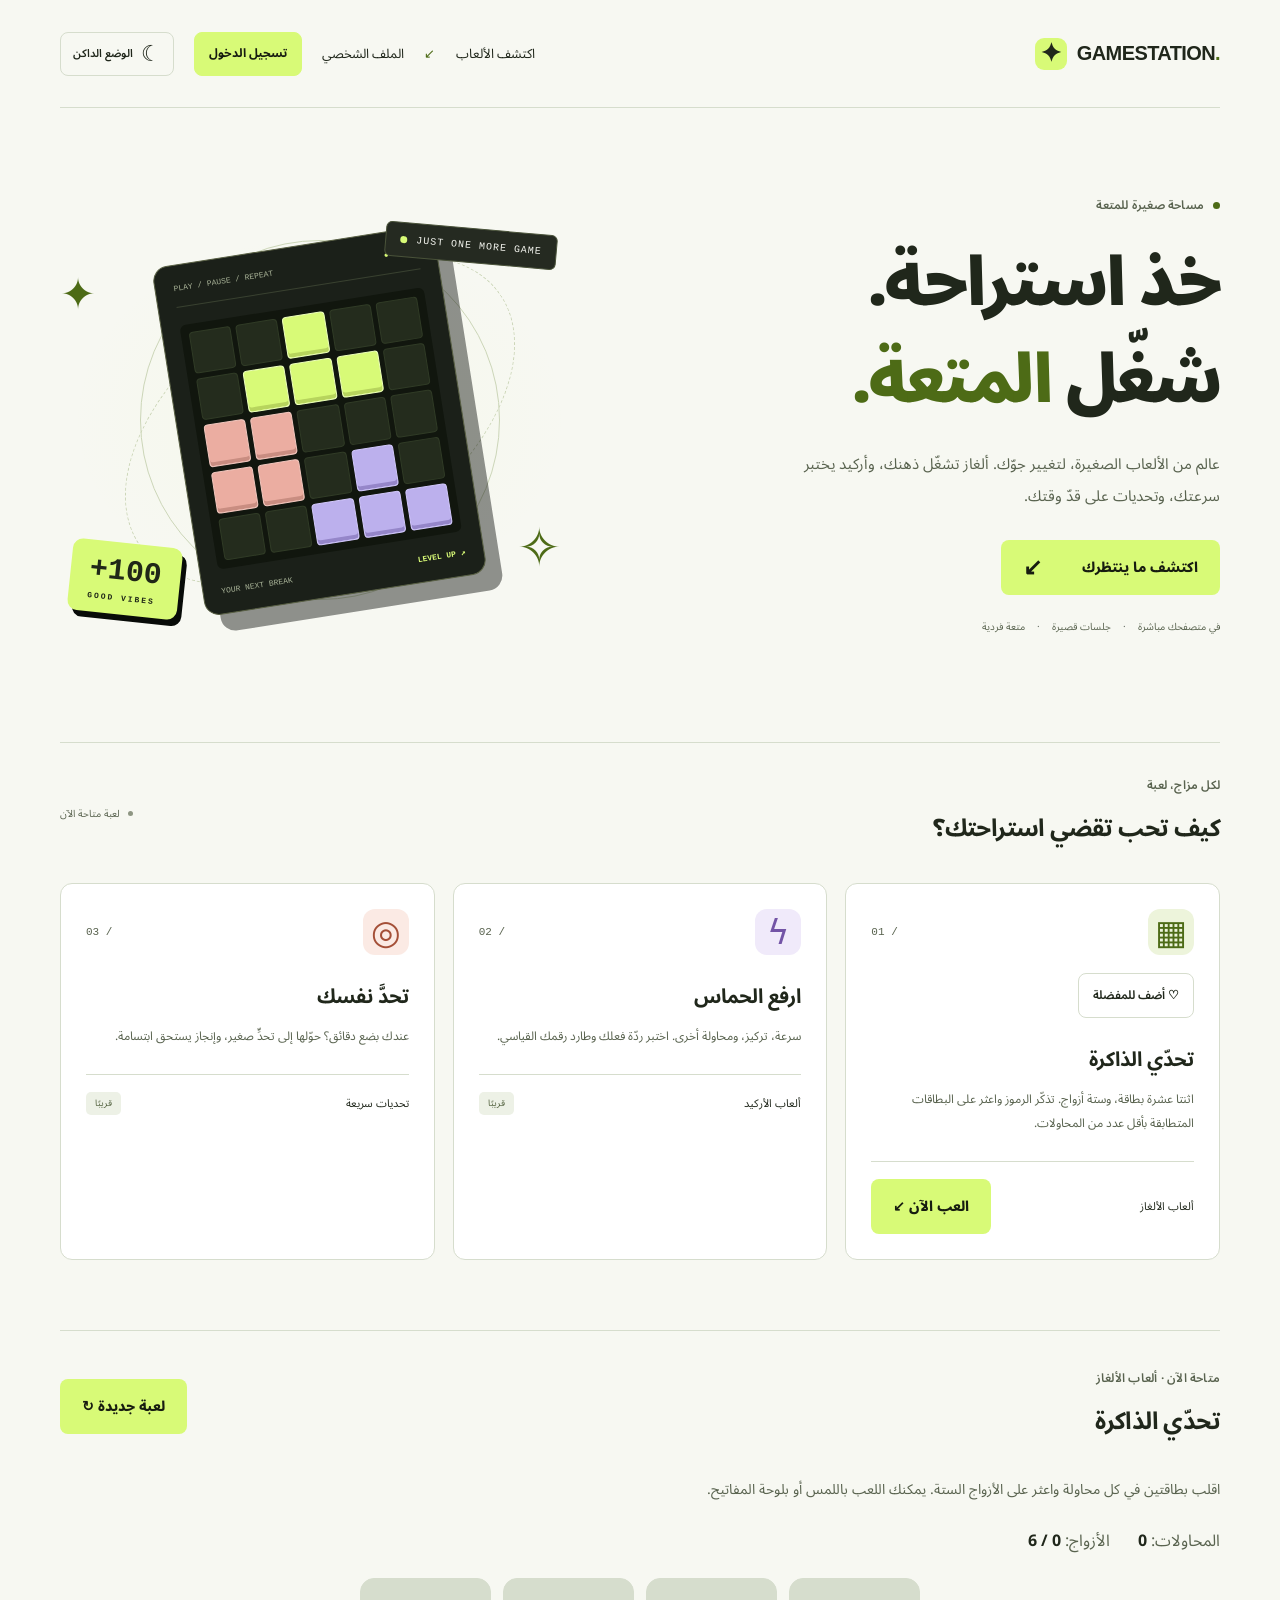
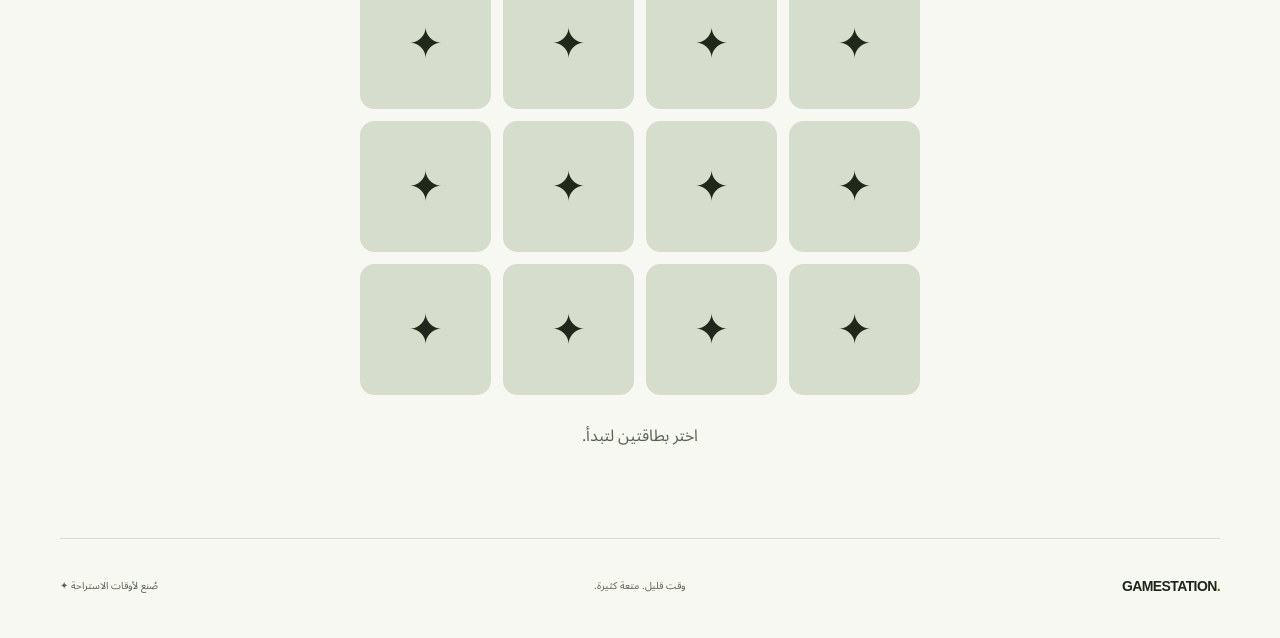
==== commit 81b7ba82: "Add frontend authentication dialogs and local player profiles" ====
--- a/index.html
+++ b/index.html
@@ -6,13 +6,58 @@
   <meta name="description" content="Gamestation — استراحة صغيرة، ومتعة كبيرة. اكتشف ألعاب الألغاز والأركيد والتحديات القصيرة في متصفحك.">
   <title>Gamestation | مساحة صغيرة للمتعة</title>
   <script src="theme.js"></script>
+  <script src="auth.js" defer></script>
+  <script src="profile-store.js" defer></script>
+  <script src="profile.js" defer></script>
   <link rel="stylesheet" href="style.css">
 </head>
 <body>
   <header class="header container">
     <a class="brand" href="#" aria-label="Gamestation الرئيسية" dir="ltr"><span class="brand-icon" aria-hidden="true">✦</span> GAMESTATION<span class="brand-dot">.</span></a>
-    <nav aria-label="التنقل الرئيسي"><a href="#games">اكتشف الألعاب <span aria-hidden="true">↙</span></a><button class="theme-toggle" type="button" hidden aria-label="تبديل المظهر"><span class="theme-icon" aria-hidden="true"></span><span class="theme-label"></span></button></nav>
+    <nav aria-label="التنقل الرئيسي"><a href="#games">اكتشف الألعاب <span aria-hidden="true">↙</span></a><a href="profile.html">الملف الشخصي</a><button class="auth-open" type="button" hidden aria-haspopup="dialog" aria-controls="auth-dialog">تسجيل الدخول</button><button class="theme-toggle" type="button" hidden aria-label="تبديل المظهر"><span class="theme-icon" aria-hidden="true"></span><span class="theme-label"></span></button></nav>
   </header>
+
+  <dialog class="auth-dialog" id="auth-dialog" aria-labelledby="auth-title" aria-describedby="auth-description">
+    <div class="auth-heading">
+      <p class="eyebrow">استراحتك تبدأ هنا ✦</p>
+      <button class="auth-close" type="button" aria-label="إغلاق نافذة الحساب">✕</button>
+    </div>
+    <h2 id="auth-title">تسجيل الدخول</h2>
+    <p class="auth-description" id="auth-description">أهلًا بعودتك! خذ استراحة واستمتع بألعابك.</p>
+    <p class="auth-preview">واجهة تجريبية — تسجيل الدخول وإنشاء الحسابات غير متاحين بعد.</p>
+    <form id="auth-form" novalidate autocomplete="off">
+      <div class="auth-field" id="auth-name-field" hidden>
+        <label for="auth-name">اسم المستخدم</label>
+        <input id="auth-name" type="text" autocomplete="off" disabled aria-describedby="auth-name-error">
+        <span class="auth-error" id="auth-name-error"></span>
+      </div>
+      <div class="auth-field">
+        <label for="auth-email">البريد الإلكتروني</label>
+        <input id="auth-email" type="email" dir="ltr" autocomplete="off" required aria-describedby="auth-email-error" autofocus>
+        <span class="auth-error" id="auth-email-error"></span>
+      </div>
+      <div class="auth-field">
+        <label for="auth-password">كلمة المرور</label>
+        <div class="auth-password-row">
+          <input id="auth-password" type="password" dir="ltr" autocomplete="off" required aria-describedby="auth-password-hint auth-password-error">
+          <button class="auth-visibility" type="button" data-password="auth-password" aria-controls="auth-password" aria-label="إظهار كلمة المرور" aria-pressed="false">إظهار</button>
+        </div>
+        <span class="auth-hint" id="auth-password-hint" hidden>استخدم ٨ أحرف على الأقل.</span>
+        <span class="auth-error" id="auth-password-error"></span>
+      </div>
+      <div class="auth-field" id="auth-confirm-field" hidden>
+        <label for="auth-confirm">تأكيد كلمة المرور</label>
+        <div class="auth-password-row">
+          <input id="auth-confirm" type="password" dir="ltr" autocomplete="off" disabled aria-describedby="auth-confirm-error">
+          <button class="auth-visibility" type="button" data-password="auth-confirm" aria-controls="auth-confirm" aria-label="إظهار تأكيد كلمة المرور" aria-pressed="false">إظهار</button>
+        </div>
+        <span class="auth-error" id="auth-confirm-error"></span>
+      </div>
+      <button class="button auth-submit" type="submit">تسجيل الدخول</button>
+      <p class="auth-status" id="auth-status" role="status" aria-live="polite" aria-atomic="true"></p>
+    </form>
+    <p class="auth-switch-row"><span id="auth-switch-prompt">ليس لديك حساب؟</span> <button class="auth-switch" type="button">إنشاء حساب</button></p>
+  </dialog>
 
   <main>
     <section class="hero container" aria-labelledby="hero-title">
@@ -38,11 +83,12 @@
     </section>
 
     <section class="games container" id="games" aria-labelledby="games-title">
-      <div class="section-heading"><div><p class="eyebrow">لكل مزاج، لعبة</p><h2 id="games-title">كيف تحب تقضي استراحتك؟</h2></div><span class="coming-soon"><span></span> 3 ألعاب متاحة الآن</span></div>
+      <div class="section-heading"><div><p class="eyebrow">لكل مزاج، لعبة</p><h2 id="games-title">كيف تحب تقضي استراحتك؟</h2></div><span class="coming-soon"><span></span> لعبة متاحة الآن</span></div>
+      <p class="profile-message" id="favorite-status" role="status" aria-live="polite"></p>
       <div class="cards">
-        <article class="card puzzle"><div class="card-top"><span class="category-icon" aria-hidden="true">▦</span><span class="card-number">01 /</span></div><h3>تحدّي الذاكرة</h3><p>اثنتا عشرة بطاقة، وستة أزواج. تذكّر الرموز واعثر على البطاقات المتطابقة بأقل عدد من المحاولات.</p><div class="card-bottom"><span>ألعاب الألغاز</span><a class="button" href="#memory">العب الآن ↙</a></div></article>
-        <article class="card arcade"><div class="card-top"><span class="category-icon" aria-hidden="true">?</span><span class="card-number">02 /</span></div><h3>تخمين الرقم</h3><p>رقم سرّي بين 1 و100. اتبع تلميحات أكبر وأصغر واكتشفه بأقل عدد من المحاولات.</p><div class="card-bottom"><span>ألعاب الألغاز</span><a class="button" href="#guess">العب الآن ↙</a></div></article>
-        <article class="card challenge"><div class="card-top"><span class="category-icon" aria-hidden="true">XO</span><span class="card-number">03 /</span></div><h3>XO ضد الكمبيوتر</h3><p>ثلاث علامات على خط واحد تفصلك عن الفوز. اختر مستوى الصعوبة وتحدَّ الكمبيوتر في جولة سريعة.</p><div class="card-bottom"><span>تحديات سريعة</span><a class="button" href="#xo">العب الآن ↙</a></div></article>
+        <article class="card puzzle"><div class="card-top"><span class="category-icon" aria-hidden="true">▦</span><span class="card-number">01 /</span></div><button class="favorite-toggle" type="button" data-favorite="memory" aria-pressed="false" hidden>♡ أضف للمفضلة</button><h3>تحدّي الذاكرة</h3><p>اثنتا عشرة بطاقة، وستة أزواج. تذكّر الرموز واعثر على البطاقات المتطابقة بأقل عدد من المحاولات.</p><div class="card-bottom"><span>ألعاب الألغاز</span><a class="button" href="#memory">العب الآن ↙</a></div></article>
+        <article class="card arcade"><div class="card-top"><span class="category-icon" aria-hidden="true">ϟ</span><span class="card-number">02 /</span></div><h3>ارفع الحماس</h3><p>سرعة، تركيز، ومحاولة أخرى. اختبر ردّة فعلك وطارد رقمك القياسي.</p><div class="card-bottom"><span>ألعاب الأركيد</span><span class="pill">قريبًا</span></div></article>
+        <article class="card challenge"><div class="card-top"><span class="category-icon" aria-hidden="true">◎</span><span class="card-number">03 /</span></div><h3>تحدَّ نفسك</h3><p>عندك بضع دقائق؟ حوّلها إلى تحدٍّ صغير، وإنجاز يستحق ابتسامة.</p><div class="card-bottom"><span>تحديات سريعة</span><span class="pill">قريبًا</span></div></article>
       </div>
     </section>
     <section class="container memory" id="memory" aria-labelledby="memory-title">
@@ -53,34 +99,7 @@
       <p id="memory-status" role="status" aria-live="polite">اختر بطاقتين لتبدأ.</p>
       <noscript>فعّل JavaScript في المتصفح لتشغيل اللعبة.</noscript>
     </section>
-    <section class="container xo" id="xo" aria-labelledby="xo-title">
-      <div class="section-heading"><div><p class="eyebrow">متاحة الآن · تحديات سريعة</p><h2 id="xo-title">XO ضد الكمبيوتر</h2></div><button class="button" id="xo-reset" type="button">جولة جديدة ↻</button></div>
-      <p class="memory-help">أنت X والكمبيوتر O. اجمع ثلاث علامات أفقيًا أو عموديًا أو قطريًا لتفوز. أنت تبدأ كل جولة.</p>
-      <div class="xo-controls"><label for="xo-level">مستوى الصعوبة</label><select id="xo-level"><option value="easy">سهل</option><option value="hard">صعب</option></select><span>تغيير المستوى يبدأ جولة جديدة</span></div>
-      <div class="xo-scores" aria-label="نتائج هذه الجلسة"><span>أنت X <strong id="xo-wins">0</strong></span><span>تعادل <strong id="xo-draws">0</strong></span><span>الكمبيوتر O <strong id="xo-losses">0</strong></span></div>
-      <p id="xo-status" role="status" aria-live="polite">دورك! اختر مربعًا فارغًا.</p>
-      <div id="xo-board" class="xo-board" role="group" aria-label="لوحة XO" aria-describedby="xo-status" dir="ltr"></div>
-      <noscript>فعّل JavaScript في المتصفح لتشغيل اللعبة.</noscript>
-    </section>
-    <section class="container guess" id="guess" aria-labelledby="guess-title">
-      <div class="section-heading"><div><p class="eyebrow">متاحة الآن · ألعاب الألغاز</p><h2 id="guess-title">تخمين الرقم</h2></div><button class="button" id="guess-reset" type="button">رقم جديد ↻</button></div>
-      <p class="memory-help" id="guess-help">اخترت لك رقمًا سرّيًا من 1 إلى 100. خمّن رقمًا صحيحًا واتبع التلميحات حتى تكتشفه. المحاولات غير محدودة!</p>
-      <div class="guess-panel">
-        <div class="guess-mystery" id="guess-mystery" aria-hidden="true">?</div>
-        <div class="guess-stats"><span>المحاولات: <strong id="guess-count">0</strong></span><span>أفضل نتيجة في الجلسة: <strong id="guess-best">—</strong></span></div>
-        <p id="guess-range">النطاق الممكن: 1 إلى 100</p>
-        <form id="guess-form" novalidate>
-          <label for="guess-input">ما هو الرقم؟</label>
-          <div class="guess-entry"><input id="guess-input" type="text" inputmode="numeric" autocomplete="off" maxlength="10" placeholder="1–100" aria-describedby="guess-help guess-status"><button class="button" id="guess-submit" type="submit">خمّن ↵</button></div>
-        </form>
-        <p id="guess-status" role="status" aria-live="polite">اكتب تخمينك الأول لتبدأ.</p>
-        <details class="guess-history"><summary>سجل التخمينات</summary><ol id="guess-history"></ol></details>
-      </div>
-      <noscript>فعّل JavaScript في المتصفح لتشغيل اللعبة.</noscript>
-    </section>
   </main>
-  <script src="guess.js"></script>
-  <script src="xo.js"></script>
   <script>
     (() => {
       const grid = document.getElementById('memory-grid');
@@ -138,4 +157,3 @@
   <footer class="footer container"><a class="brand" href="#" dir="ltr">GAMESTATION<span class="brand-dot">.</span></a><p>وقت قليل. متعة كثيرة.</p><span>صُنع لأوقات الاستراحة ✦</span></footer>
 </body>
 </html>
-
--- a/style.css
+++ b/style.css
@@ -73,39 +73,73 @@
 @media(max-width:450px){.memory-grid{gap:8px}.memory-stats{font-size:13px;gap:18px}}
 @media(prefers-reduced-motion:reduce){.memory-card{transition:none}}
 
-.xo{border-top:1px solid var(--line);padding-block:35px 55px}
-.xo .button{font-family:inherit;border:0;cursor:pointer}
-.xo-controls{display:flex;align-items:center;gap:12px;flex-wrap:wrap;margin-block:20px;font-size:14px}
-.xo-controls select{font:inherit;background:var(--bg);color:var(--text);border:1px solid var(--line);border-radius:8px;padding:8px 14px;min-height:44px}
-.xo-controls>span{font-size:12px;color:var(--muted)}
-.xo-scores{display:flex;justify-content:center;gap:12px;max-width:440px;margin:24px auto}
-.xo-scores>span{flex:1;text-align:center;padding:12px 6px;border:1px solid var(--line);border-radius:10px;font-size:12px;color:var(--muted)}
-.xo-scores strong{display:block;font-size:26px;color:var(--text)}
-#xo-status{text-align:center;min-height:3em;color:var(--text)}
-.xo-board{display:grid;grid-template-columns:repeat(3,minmax(0,1fr));gap:10px;max-width:380px;margin-inline:auto}
-.xo-cell{aspect-ratio:1;border:1px solid var(--line);border-radius:14px;background:var(--bg);color:var(--text);font:700 clamp(36px,8vw,62px) Arial,sans-serif;cursor:pointer;min-width:0}
-.xo-cell[aria-disabled="false"]:hover{background:var(--line)}
-.xo-cell[aria-disabled="true"]{cursor:default}
-.xo-cell[data-mark="X"]{color:var(--accent,var(--lime))}
-.xo-cell[data-mark="O"]{color:#bcb0ed}
-[data-theme="light"] .xo-cell[data-mark="O"]{color:#7354a6}
-.xo-cell.winning{background:#d8fa7730;border:3px solid var(--accent,var(--lime))}
-.xo button:focus-visible,.xo select:focus-visible{outline:3px solid var(--accent,var(--lime));outline-offset:4px}
+/* Account preview dialog */
+.auth-open,.auth-dialog button,.auth-dialog input{font:inherit}
+.auth-open{min-height:44px;padding:8px 14px;border:1px solid var(--lime);border-radius:8px;background:var(--lime);color:#171c10;font-size:12px;font-weight:700;cursor:pointer}
+.auth-open[hidden],.auth-dialog [hidden]{display:none}
+.auth-dialog{width:min(460px,calc(100% - 32px));max-height:calc(100dvh - 32px);padding:28px;border:1px solid var(--line);border-radius:20px;background:var(--bg);color:var(--text);box-shadow:0 24px 90px #0006;overflow-y:auto;overscroll-behavior:contain}
+.auth-dialog::backdrop{background:#080c0bd1}
+html:has(.auth-dialog[open]){overflow:hidden}
+.auth-heading{display:flex;justify-content:space-between;align-items:center;gap:12px;margin-bottom:12px}
+.auth-heading .eyebrow{margin:0;color:var(--accent,var(--lime))}
+.auth-close{flex-shrink:0;width:44px;height:44px;border:1px solid var(--line);border-radius:50%;background:transparent;color:var(--text);cursor:pointer}
+.auth-description,.auth-preview{font-size:12px;line-height:1.9;color:var(--muted)}
+.auth-preview{padding:12px;border:1px dashed var(--line);border-radius:8px;margin-block:16px 22px}
+.auth-field{display:grid;gap:6px;margin-bottom:16px}
+.auth-field label{font-size:13px;font-weight:700}
+.auth-field input{width:100%;min-width:0;min-height:46px;padding:10px 12px;border:1px solid var(--line);border-radius:8px;background:var(--bg);color:var(--text);font-size:16px}
+.auth-password-row{display:flex;align-items:stretch;gap:8px}
+.auth-visibility{flex-shrink:0;min-width:60px;min-height:44px;padding:8px;border:1px solid var(--line);border-radius:8px;background:transparent;color:var(--text);font-size:11px!important;cursor:pointer}
+.auth-hint,.auth-error{font-size:11px;line-height:1.8}
+.auth-hint{color:var(--muted)}
+.auth-error{color:#ffb4ab}
+.auth-error:empty{display:none}
+.auth-field input[aria-invalid="true"]{border-color:#ffb4ab}
+.auth-submit{width:100%;justify-content:center;min-height:48px;border:0;cursor:pointer}
+.auth-status{font-size:12px;line-height:1.9;color:var(--accent,var(--lime));margin:14px 0 0}
+.auth-status:empty{display:none}
+.auth-switch-row{text-align:center;font-size:12px;color:var(--muted);margin:20px 0 0}
+.auth-switch{min-height:44px;padding:6px;border:0;background:transparent;color:var(--accent,var(--lime));text-decoration:underline;text-underline-offset:4px;cursor:pointer}
+.auth-close:hover,.auth-visibility:hover{background:var(--line)}
+.auth-open:focus-visible,.auth-dialog :is(button,input):focus-visible{outline:3px solid var(--accent,var(--lime));outline-offset:3px}
+[data-theme="light"] .auth-error{color:#a32b25}
+[data-theme="light"] .auth-field input[aria-invalid="true"]{border-color:#a32b25}
+@media(max-width:450px){.auth-dialog{padding:20px}.auth-open{font-size:11px}.header nav{gap:10px}}
 
-.guess{border-top:1px solid var(--line);padding-block:35px 55px}
-.guess .button{font-family:inherit;border:0;cursor:pointer}
-.guess-panel{max-width:560px;margin:24px auto 0;padding:24px;border:1px solid var(--line);border-radius:16px}
-.guess-mystery{display:grid;place-items:center;width:86px;height:86px;margin:0 auto 24px;border-radius:20px;background:#bcb0ed20;color:var(--text);font:700 48px Arial,sans-serif}
-.guess-stats{display:flex;justify-content:center;flex-wrap:wrap;gap:12px 24px;font-size:13px;color:var(--muted)}
-.guess-stats strong{color:var(--text)}
-#guess-range{text-align:center;color:var(--accent,var(--lime));font-size:14px;margin-block:22px}
-.guess-entry{display:flex;gap:12px;margin-top:10px}
-.guess-entry input{width:100%;min-width:0;min-height:48px;background:var(--bg);color:var(--text);border:1px solid var(--line);border-radius:8px;font-family:inherit;font-size:22px;text-align:center;padding:10px}
-.guess-entry .button{flex-shrink:0}
-.guess button:focus-visible,.guess input:focus-visible,.guess summary:focus-visible{outline:3px solid var(--accent,var(--lime));outline-offset:4px}
-.guess button:disabled{opacity:.5;cursor:default;transform:none}
-#guess-status{min-height:4em;line-height:1.9;font-size:14px}
-.guess-history{border-top:1px solid var(--line);padding-top:14px;color:var(--muted);font-size:13px}
-.guess-history summary{cursor:pointer;min-height:32px}
-#guess-history{max-height:180px;overflow:auto;line-height:2}
-@media(max-width:450px){.guess-panel{padding:18px}.guess-entry{gap:8px}.guess-entry .button{padding-inline:16px}}
+/* Local player profile */
+.header nav{flex-wrap:wrap}
+.profile-page{padding-block:55px 70px}
+.profile-page h1{font-size:clamp(36px,5vw,56px);margin-bottom:10px}
+.profile-intro,.profile-local-note,.profile-section-note{color:var(--muted);font-size:13px;line-height:2}
+.profile-local-note{border-inline-start:3px solid var(--accent,var(--lime));padding-inline-start:12px;margin-block:20px 30px}
+.profile-panel{padding:30px;background:linear-gradient(120deg,#d8fa770c,transparent);border:1px solid var(--line);border-radius:18px}
+.profile-summary{display:flex;align-items:center;gap:22px}
+.profile-avatar{display:grid;place-items:center;flex-shrink:0;width:90px;height:90px;border:1px solid var(--line);border-radius:24px;background:#d8fa771a;font-size:44px}
+.profile-identity{flex:1;min-width:0}.profile-identity h2{overflow-wrap:anywhere}.profile-identity .eyebrow{margin-bottom:6px}.profile-identity p:last-child{color:var(--muted);font-size:12px;margin-bottom:0}
+.profile-secondary,.favorite-toggle{font:600 12px 'Noto Sans Arabic',Tahoma,Arial,sans-serif;min-height:44px;padding:9px 14px;border:1px solid var(--line);border-radius:8px;background:transparent;color:var(--text);cursor:pointer}
+.profile-secondary:hover,.favorite-toggle:hover{background:var(--line)}
+.favorite-toggle[aria-pressed="true"]{color:var(--accent,var(--lime));border-color:var(--accent,var(--lime))}
+.card>.favorite-toggle{margin-top:18px}
+.profile-page [hidden],.favorite-toggle[hidden]{display:none}
+.profile-form{margin-top:26px;padding-top:24px;border-top:1px solid var(--line);max-width:580px}
+.profile-form label,.profile-form legend{font-size:13px;font-weight:700}
+.profile-name-field input{display:block;width:100%;font:inherit;font-size:16px;padding:12px;border:1px solid var(--line);border-radius:8px;background:var(--bg);color:var(--text);margin-top:8px}
+#profile-name-hint{font-size:11px;color:var(--muted)}
+.profile-form fieldset{border:0;padding:0;margin:22px 0}.profile-form legend{margin-bottom:12px}
+.profile-avatars{display:grid;grid-template-columns:repeat(6,1fr);gap:10px}
+.profile-avatars label{position:relative;cursor:pointer}
+.profile-avatars input{position:absolute;opacity:0;width:100%;height:100%;margin:0;inset:0;cursor:pointer}
+.profile-avatars span{display:grid;place-items:center;min-height:54px;border:2px solid var(--line);border-radius:12px;font-size:28px}
+.profile-avatars input:checked+span{border-color:var(--accent,var(--lime));background:#d8fa7720}
+.profile-avatars input:focus-visible+span{outline:3px solid var(--accent,var(--lime));outline-offset:3px}
+.profile-actions{display:flex;flex-wrap:wrap;gap:12px;align-items:center}
+.profile-actions .button{font-family:inherit;border:0;cursor:pointer;gap:12px;min-height:44px}
+.profile-message{color:var(--accent,var(--lime));font-size:12px;line-height:2}.profile-message:empty,.profile-error:empty{display:none}
+.profile-error{font-size:12px;color:#ffb4ab}.profile-name-field input[aria-invalid="true"]{border-color:#ffb4ab}
+[data-theme="light"] .profile-error{color:#a32b25}[data-theme="light"] .profile-name-field input[aria-invalid="true"]{border-color:#a32b25}
+.profile-section{margin-top:42px}.profile-section .section-heading{margin-bottom:12px}.profile-section .section-heading>a{font-size:12px;color:var(--accent,var(--lime))}
+.profile-stats{display:grid;grid-template-columns:repeat(3,1fr);gap:16px;margin:18px 0 0}.profile-stats>div{border:1px solid var(--line);padding:24px;border-radius:12px}.profile-stats dt{font-size:12px;color:var(--muted)}.profile-stats dd{font-size:38px;font-weight:800;margin:15px 0 0;color:var(--accent,var(--lime))}.profile-stats small{font-size:11px;font-weight:500;color:var(--muted)}
+.profile-empty{text-align:center;border:1px dashed var(--line);border-radius:14px;padding:30px}.profile-empty>span{font-size:40px;color:var(--accent,var(--lime))}.profile-empty h3{margin-top:8px}.profile-empty p{color:var(--muted);font-size:13px;line-height:2}.profile-empty .button{gap:12px}.profile-favorite-card{max-width:560px}
+.profile-page :is(button,input):focus-visible,.favorite-toggle:focus-visible{outline:3px solid var(--accent,var(--lime));outline-offset:3px}
+@media(max-width:900px){.header{flex-wrap:wrap;padding-block:18px}.header nav{gap:12px}}
+@media(max-width:650px){.profile-page{padding-top:32px}.profile-panel{padding:20px}.profile-summary{flex-wrap:wrap;gap:16px}.profile-avatar{width:72px;height:72px;font-size:36px}.profile-summary>.profile-secondary{width:100%}.profile-stats{grid-template-columns:1fr;gap:10px}.profile-stats>div{display:flex;align-items:center;justify-content:space-between;gap:12px;padding:18px}.profile-stats dd{margin:0;font-size:30px}.profile-avatars{grid-template-columns:repeat(3,1fr)}.profile-empty{padding:24px 16px}}
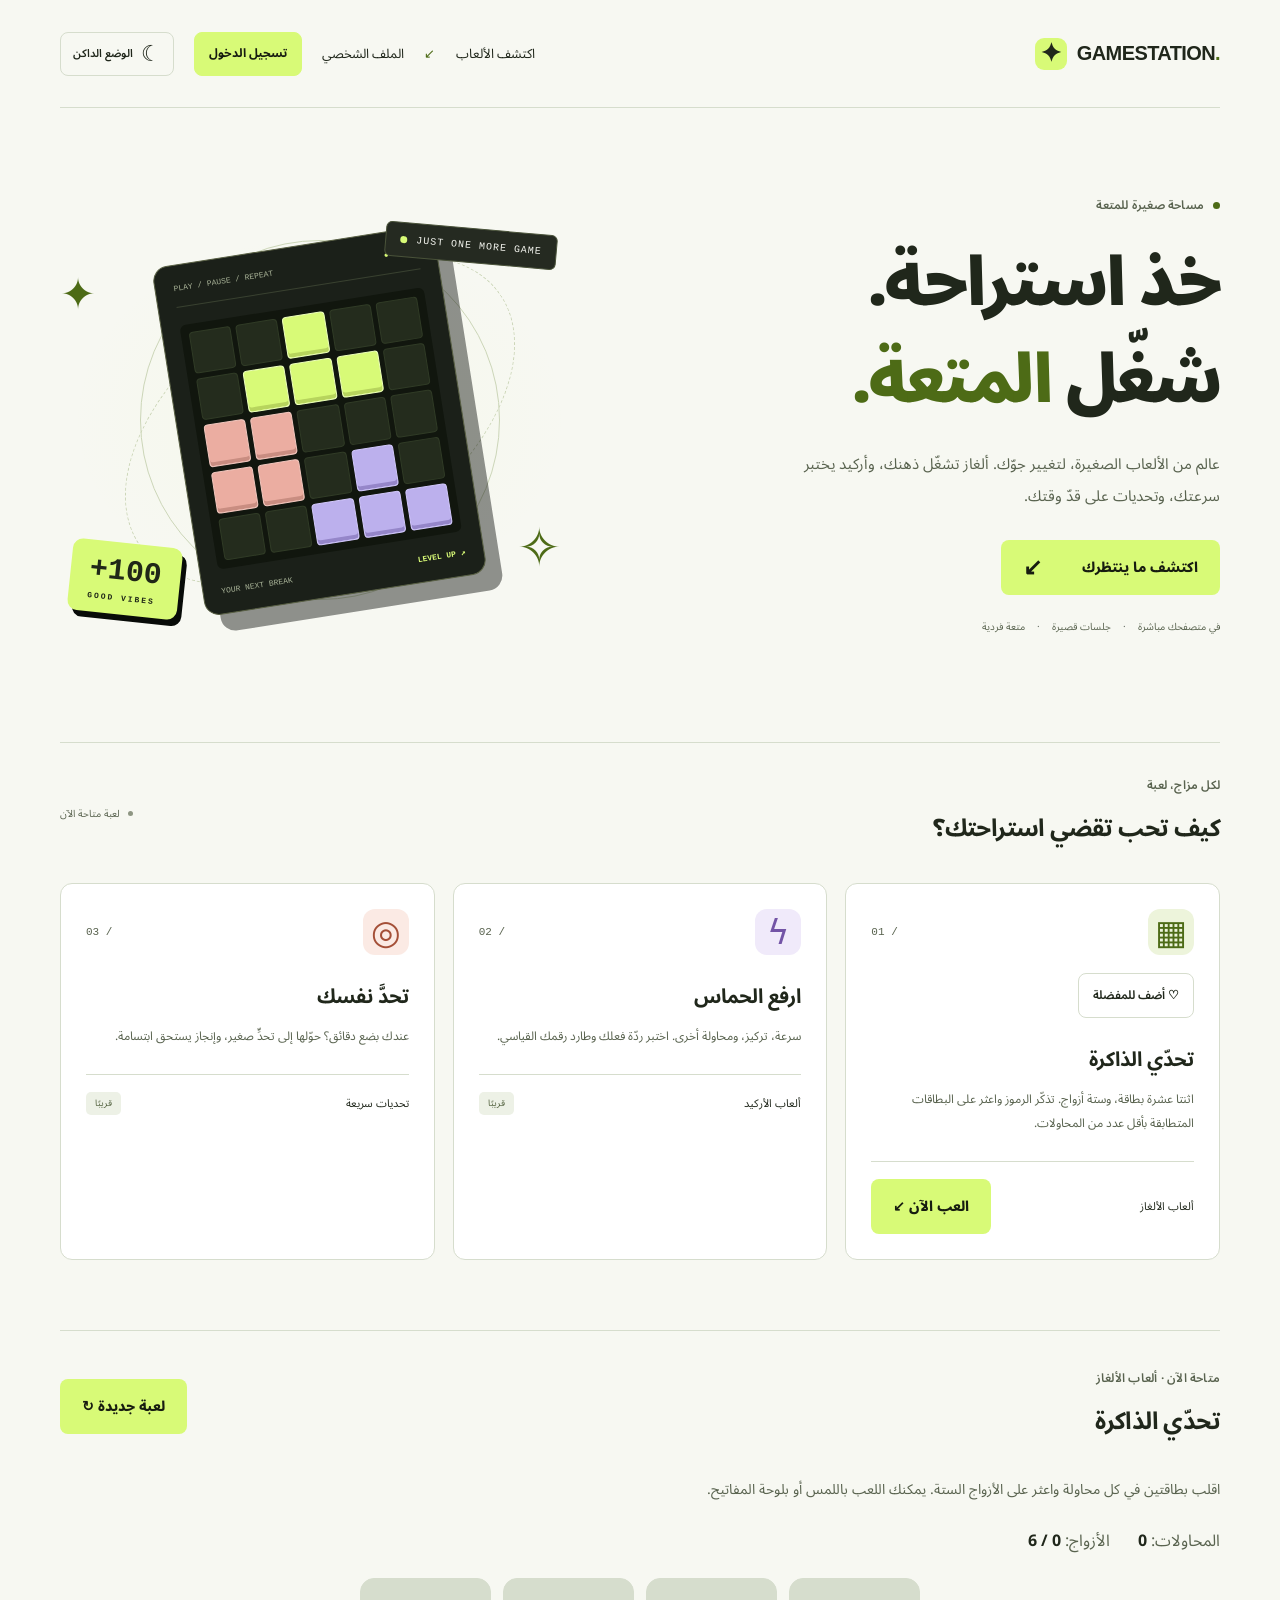
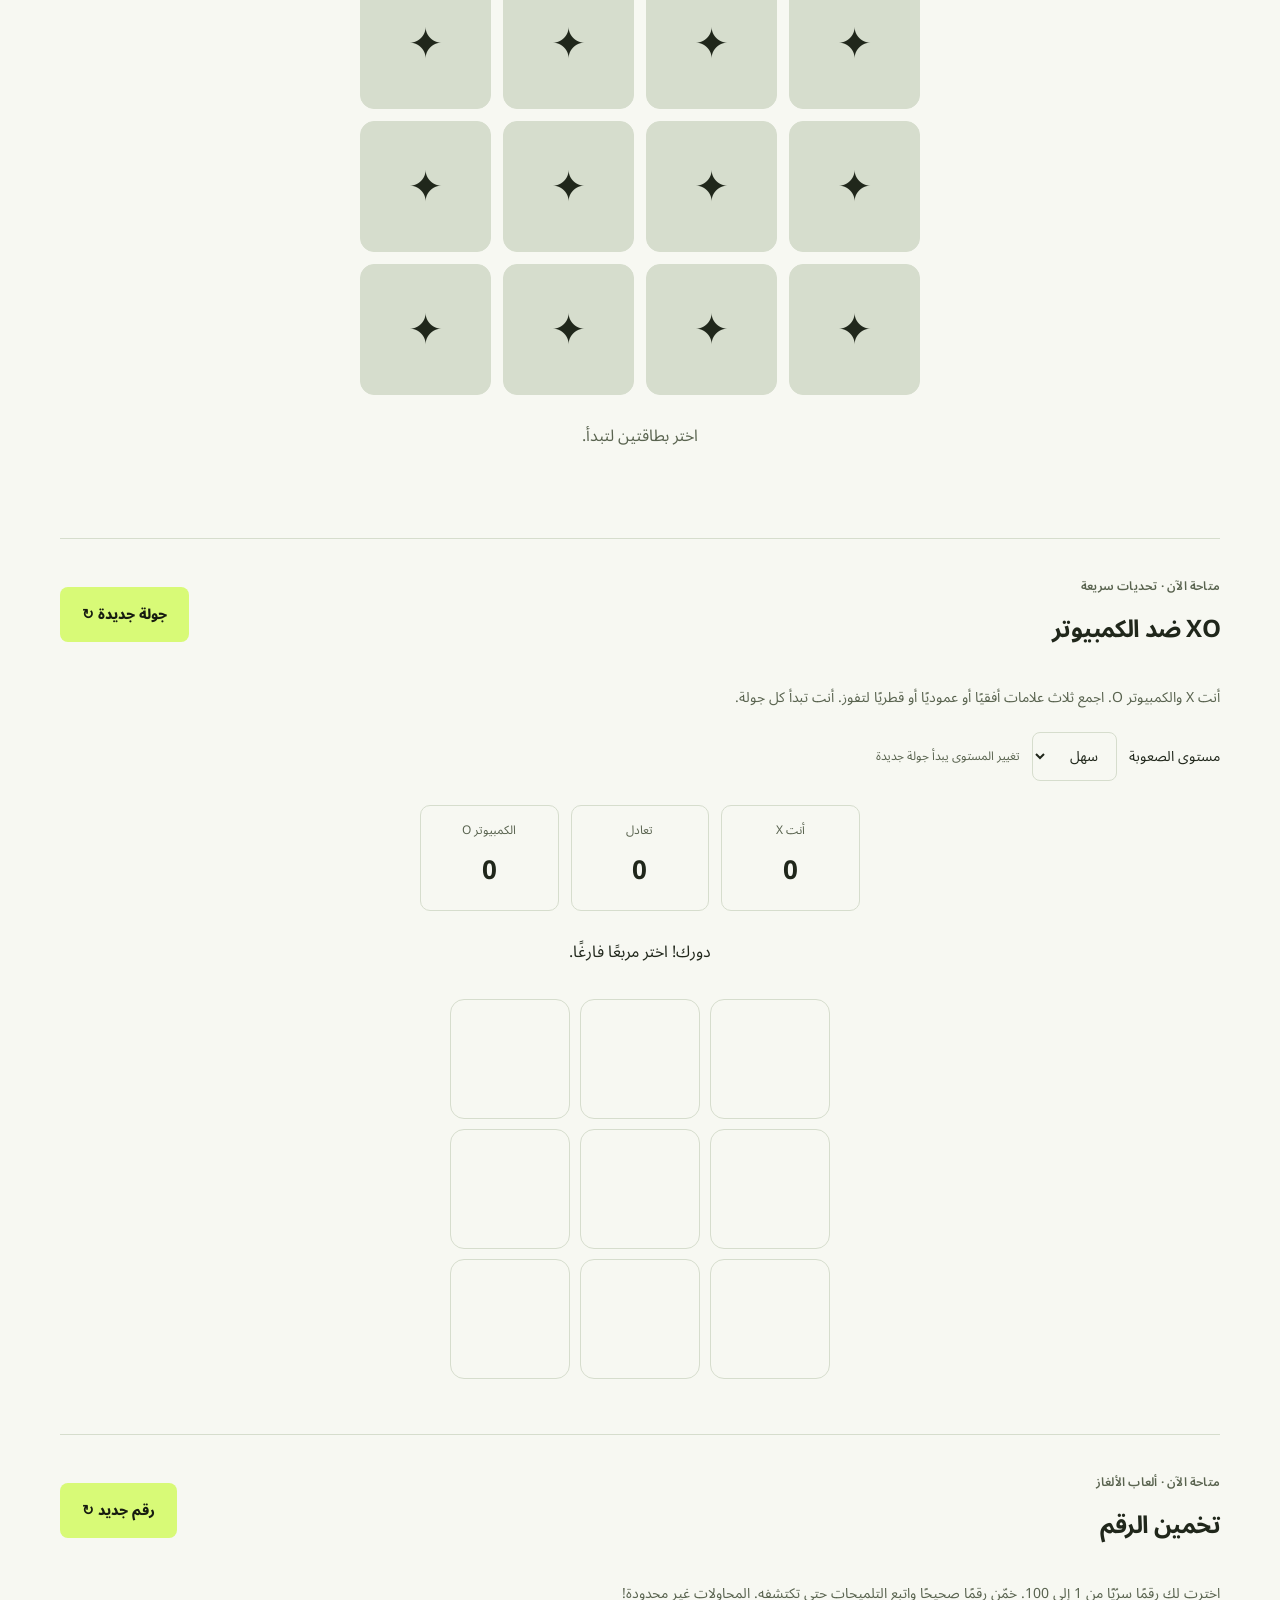
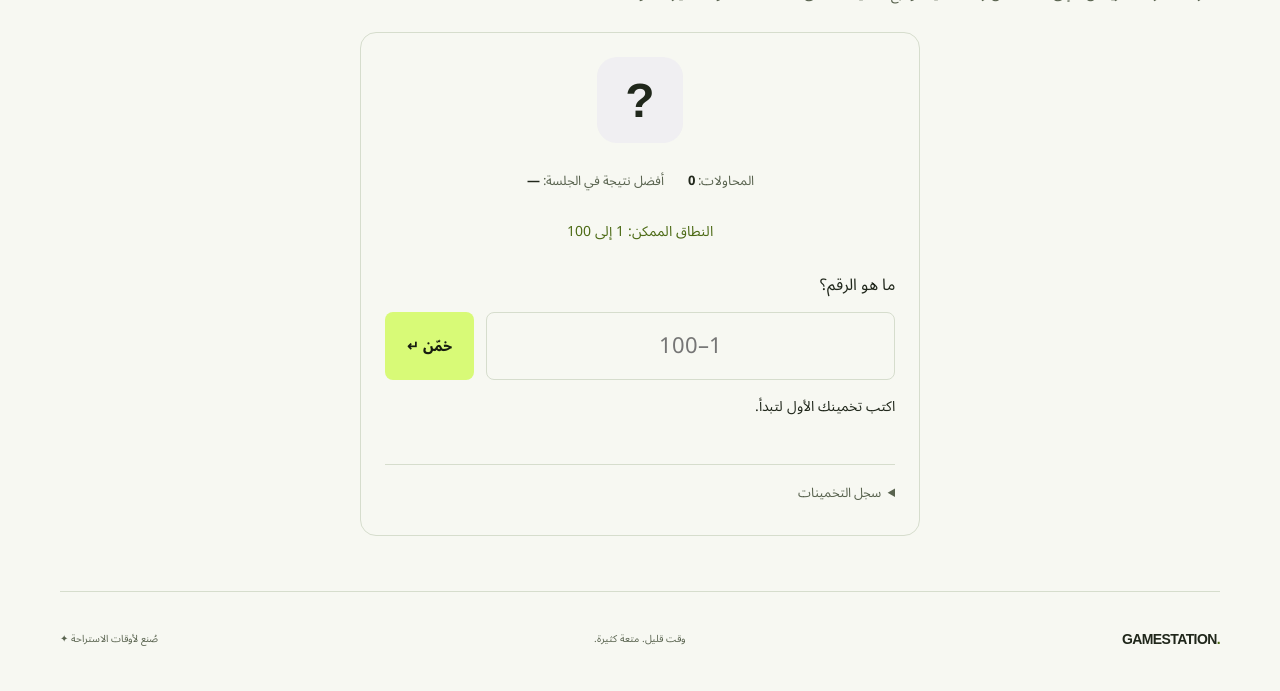
==== commit ae804e69: "Merge branch 'main' into Azzam" ====
--- a/index.html
+++ b/index.html
@@ -99,7 +99,34 @@
       <p id="memory-status" role="status" aria-live="polite">اختر بطاقتين لتبدأ.</p>
       <noscript>فعّل JavaScript في المتصفح لتشغيل اللعبة.</noscript>
     </section>
+    <section class="container xo" id="xo" aria-labelledby="xo-title">
+      <div class="section-heading"><div><p class="eyebrow">متاحة الآن · تحديات سريعة</p><h2 id="xo-title">XO ضد الكمبيوتر</h2></div><button class="button" id="xo-reset" type="button">جولة جديدة ↻</button></div>
+      <p class="memory-help">أنت X والكمبيوتر O. اجمع ثلاث علامات أفقيًا أو عموديًا أو قطريًا لتفوز. أنت تبدأ كل جولة.</p>
+      <div class="xo-controls"><label for="xo-level">مستوى الصعوبة</label><select id="xo-level"><option value="easy">سهل</option><option value="hard">صعب</option></select><span>تغيير المستوى يبدأ جولة جديدة</span></div>
+      <div class="xo-scores" aria-label="نتائج هذه الجلسة"><span>أنت X <strong id="xo-wins">0</strong></span><span>تعادل <strong id="xo-draws">0</strong></span><span>الكمبيوتر O <strong id="xo-losses">0</strong></span></div>
+      <p id="xo-status" role="status" aria-live="polite">دورك! اختر مربعًا فارغًا.</p>
+      <div id="xo-board" class="xo-board" role="group" aria-label="لوحة XO" aria-describedby="xo-status" dir="ltr"></div>
+      <noscript>فعّل JavaScript في المتصفح لتشغيل اللعبة.</noscript>
+    </section>
+    <section class="container guess" id="guess" aria-labelledby="guess-title">
+      <div class="section-heading"><div><p class="eyebrow">متاحة الآن · ألعاب الألغاز</p><h2 id="guess-title">تخمين الرقم</h2></div><button class="button" id="guess-reset" type="button">رقم جديد ↻</button></div>
+      <p class="memory-help" id="guess-help">اخترت لك رقمًا سرّيًا من 1 إلى 100. خمّن رقمًا صحيحًا واتبع التلميحات حتى تكتشفه. المحاولات غير محدودة!</p>
+      <div class="guess-panel">
+        <div class="guess-mystery" id="guess-mystery" aria-hidden="true">?</div>
+        <div class="guess-stats"><span>المحاولات: <strong id="guess-count">0</strong></span><span>أفضل نتيجة في الجلسة: <strong id="guess-best">—</strong></span></div>
+        <p id="guess-range">النطاق الممكن: 1 إلى 100</p>
+        <form id="guess-form" novalidate>
+          <label for="guess-input">ما هو الرقم؟</label>
+          <div class="guess-entry"><input id="guess-input" type="text" inputmode="numeric" autocomplete="off" maxlength="10" placeholder="1–100" aria-describedby="guess-help guess-status"><button class="button" id="guess-submit" type="submit">خمّن ↵</button></div>
+        </form>
+        <p id="guess-status" role="status" aria-live="polite">اكتب تخمينك الأول لتبدأ.</p>
+        <details class="guess-history"><summary>سجل التخمينات</summary><ol id="guess-history"></ol></details>
+      </div>
+      <noscript>فعّل JavaScript في المتصفح لتشغيل اللعبة.</noscript>
+    </section>
   </main>
+  <script src="guess.js"></script>
+  <script src="xo.js"></script>
   <script>
     (() => {
       const grid = document.getElementById('memory-grid');
--- a/style.css
+++ b/style.css
@@ -143,3 +143,39 @@
 .profile-page :is(button,input):focus-visible,.favorite-toggle:focus-visible{outline:3px solid var(--accent,var(--lime));outline-offset:3px}
 @media(max-width:900px){.header{flex-wrap:wrap;padding-block:18px}.header nav{gap:12px}}
 @media(max-width:650px){.profile-page{padding-top:32px}.profile-panel{padding:20px}.profile-summary{flex-wrap:wrap;gap:16px}.profile-avatar{width:72px;height:72px;font-size:36px}.profile-summary>.profile-secondary{width:100%}.profile-stats{grid-template-columns:1fr;gap:10px}.profile-stats>div{display:flex;align-items:center;justify-content:space-between;gap:12px;padding:18px}.profile-stats dd{margin:0;font-size:30px}.profile-avatars{grid-template-columns:repeat(3,1fr)}.profile-empty{padding:24px 16px}}
+.xo{border-top:1px solid var(--line);padding-block:35px 55px}
+.xo .button{font-family:inherit;border:0;cursor:pointer}
+.xo-controls{display:flex;align-items:center;gap:12px;flex-wrap:wrap;margin-block:20px;font-size:14px}
+.xo-controls select{font:inherit;background:var(--bg);color:var(--text);border:1px solid var(--line);border-radius:8px;padding:8px 14px;min-height:44px}
+.xo-controls>span{font-size:12px;color:var(--muted)}
+.xo-scores{display:flex;justify-content:center;gap:12px;max-width:440px;margin:24px auto}
+.xo-scores>span{flex:1;text-align:center;padding:12px 6px;border:1px solid var(--line);border-radius:10px;font-size:12px;color:var(--muted)}
+.xo-scores strong{display:block;font-size:26px;color:var(--text)}
+#xo-status{text-align:center;min-height:3em;color:var(--text)}
+.xo-board{display:grid;grid-template-columns:repeat(3,minmax(0,1fr));gap:10px;max-width:380px;margin-inline:auto}
+.xo-cell{aspect-ratio:1;border:1px solid var(--line);border-radius:14px;background:var(--bg);color:var(--text);font:700 clamp(36px,8vw,62px) Arial,sans-serif;cursor:pointer;min-width:0}
+.xo-cell[aria-disabled="false"]:hover{background:var(--line)}
+.xo-cell[aria-disabled="true"]{cursor:default}
+.xo-cell[data-mark="X"]{color:var(--accent,var(--lime))}
+.xo-cell[data-mark="O"]{color:#bcb0ed}
+[data-theme="light"] .xo-cell[data-mark="O"]{color:#7354a6}
+.xo-cell.winning{background:#d8fa7730;border:3px solid var(--accent,var(--lime))}
+.xo button:focus-visible,.xo select:focus-visible{outline:3px solid var(--accent,var(--lime));outline-offset:4px}
+
+.guess{border-top:1px solid var(--line);padding-block:35px 55px}
+.guess .button{font-family:inherit;border:0;cursor:pointer}
+.guess-panel{max-width:560px;margin:24px auto 0;padding:24px;border:1px solid var(--line);border-radius:16px}
+.guess-mystery{display:grid;place-items:center;width:86px;height:86px;margin:0 auto 24px;border-radius:20px;background:#bcb0ed20;color:var(--text);font:700 48px Arial,sans-serif}
+.guess-stats{display:flex;justify-content:center;flex-wrap:wrap;gap:12px 24px;font-size:13px;color:var(--muted)}
+.guess-stats strong{color:var(--text)}
+#guess-range{text-align:center;color:var(--accent,var(--lime));font-size:14px;margin-block:22px}
+.guess-entry{display:flex;gap:12px;margin-top:10px}
+.guess-entry input{width:100%;min-width:0;min-height:48px;background:var(--bg);color:var(--text);border:1px solid var(--line);border-radius:8px;font-family:inherit;font-size:22px;text-align:center;padding:10px}
+.guess-entry .button{flex-shrink:0}
+.guess button:focus-visible,.guess input:focus-visible,.guess summary:focus-visible{outline:3px solid var(--accent,var(--lime));outline-offset:4px}
+.guess button:disabled{opacity:.5;cursor:default;transform:none}
+#guess-status{min-height:4em;line-height:1.9;font-size:14px}
+.guess-history{border-top:1px solid var(--line);padding-top:14px;color:var(--muted);font-size:13px}
+.guess-history summary{cursor:pointer;min-height:32px}
+#guess-history{max-height:180px;overflow:auto;line-height:2}
+@media(max-width:450px){.guess-panel{padding:18px}.guess-entry{gap:8px}.guess-entry .button{padding-inline:16px}}
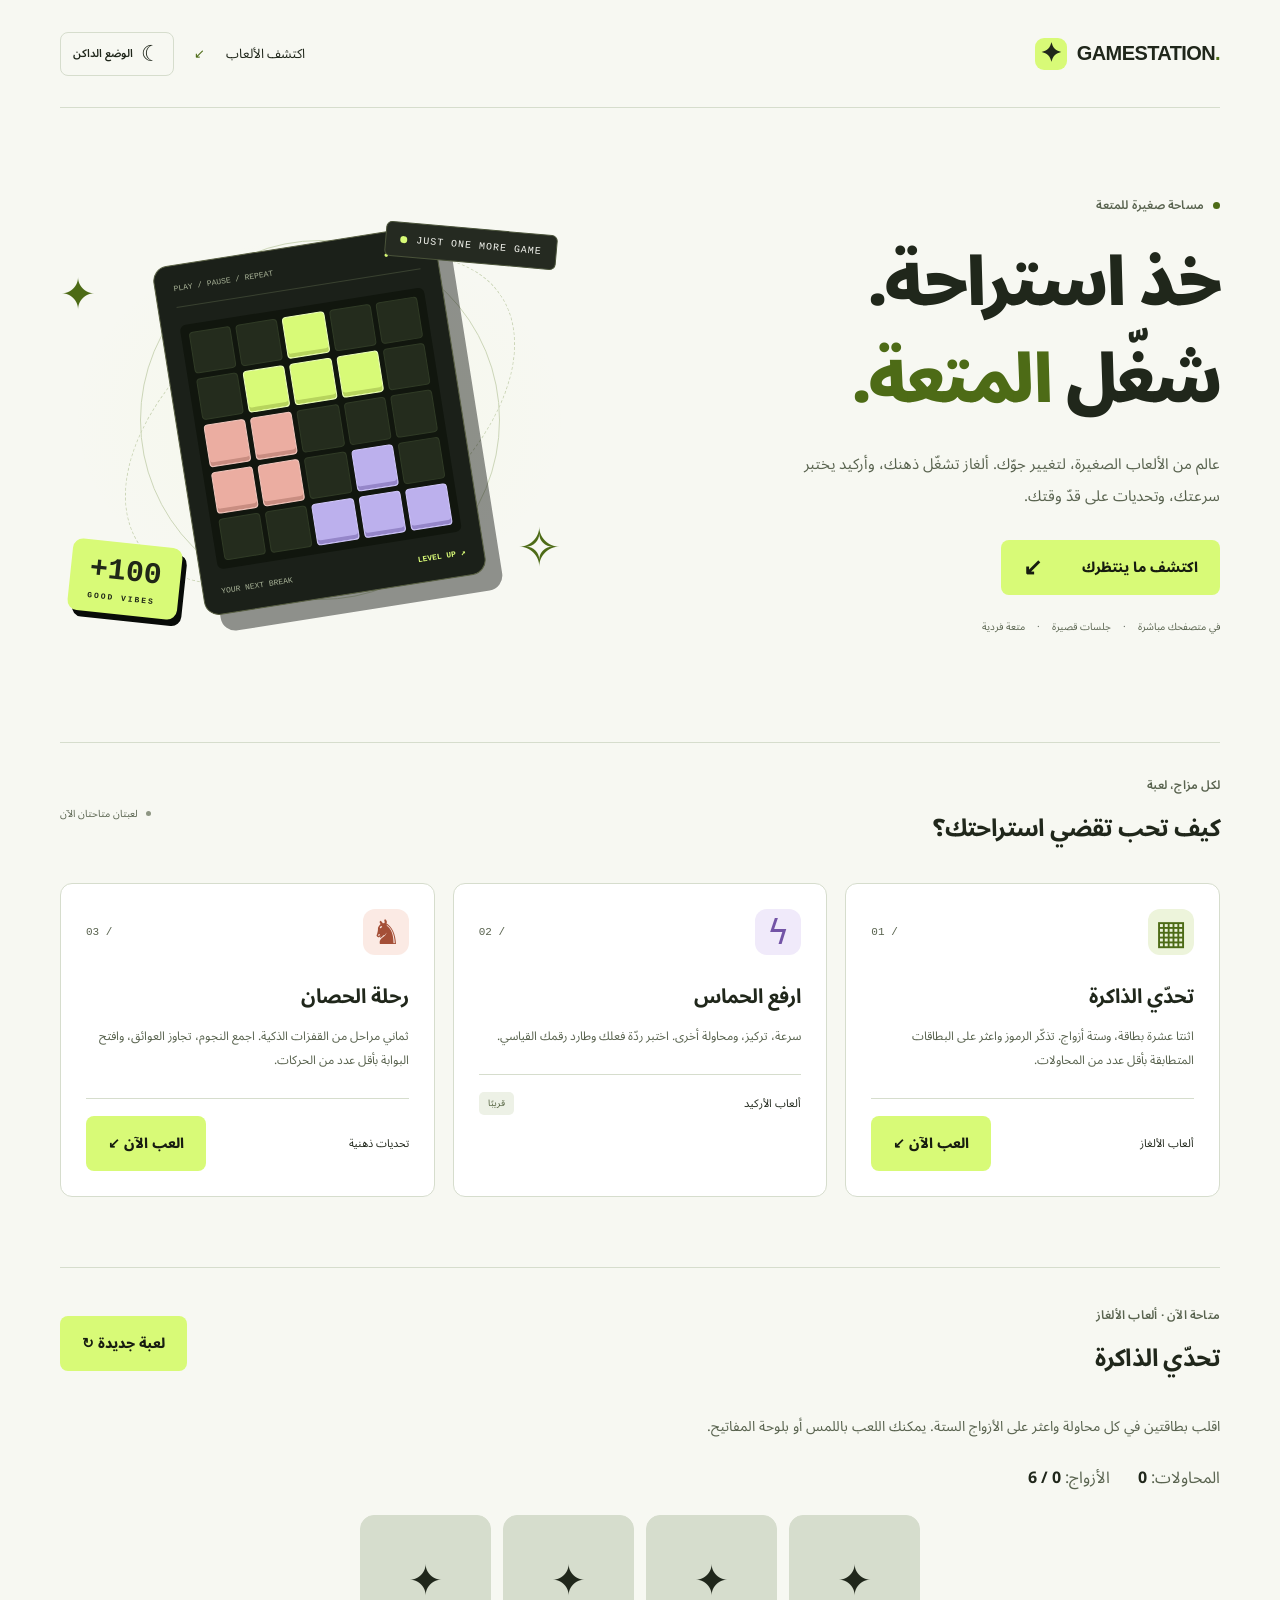
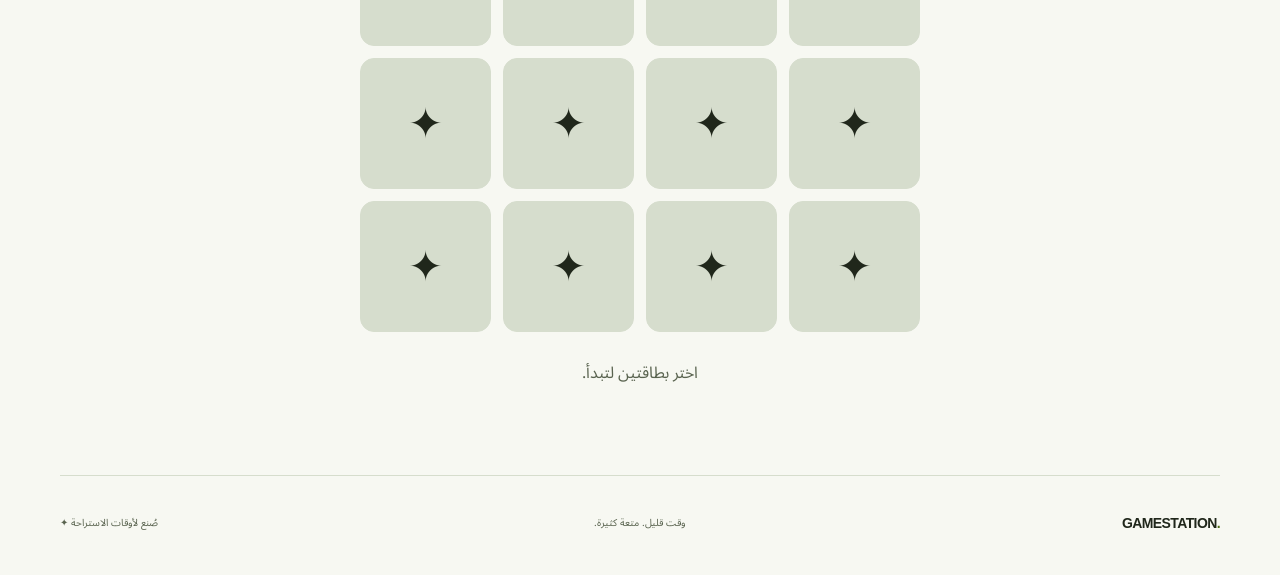
==== commit 2c861931: "Add Knight Journey puzzle game with eight levels" ====
--- a/index.html
+++ b/index.html
@@ -6,58 +6,13 @@
   <meta name="description" content="Gamestation — استراحة صغيرة، ومتعة كبيرة. اكتشف ألعاب الألغاز والأركيد والتحديات القصيرة في متصفحك.">
   <title>Gamestation | مساحة صغيرة للمتعة</title>
   <script src="theme.js"></script>
-  <script src="auth.js" defer></script>
-  <script src="profile-store.js" defer></script>
-  <script src="profile.js" defer></script>
   <link rel="stylesheet" href="style.css">
 </head>
 <body>
   <header class="header container">
     <a class="brand" href="#" aria-label="Gamestation الرئيسية" dir="ltr"><span class="brand-icon" aria-hidden="true">✦</span> GAMESTATION<span class="brand-dot">.</span></a>
-    <nav aria-label="التنقل الرئيسي"><a href="#games">اكتشف الألعاب <span aria-hidden="true">↙</span></a><a href="profile.html">الملف الشخصي</a><button class="auth-open" type="button" hidden aria-haspopup="dialog" aria-controls="auth-dialog">تسجيل الدخول</button><button class="theme-toggle" type="button" hidden aria-label="تبديل المظهر"><span class="theme-icon" aria-hidden="true"></span><span class="theme-label"></span></button></nav>
+    <nav aria-label="التنقل الرئيسي"><a href="#games">اكتشف الألعاب <span aria-hidden="true">↙</span></a><button class="theme-toggle" type="button" hidden aria-label="تبديل المظهر"><span class="theme-icon" aria-hidden="true"></span><span class="theme-label"></span></button></nav>
   </header>
-
-  <dialog class="auth-dialog" id="auth-dialog" aria-labelledby="auth-title" aria-describedby="auth-description">
-    <div class="auth-heading">
-      <p class="eyebrow">استراحتك تبدأ هنا ✦</p>
-      <button class="auth-close" type="button" aria-label="إغلاق نافذة الحساب">✕</button>
-    </div>
-    <h2 id="auth-title">تسجيل الدخول</h2>
-    <p class="auth-description" id="auth-description">أهلًا بعودتك! خذ استراحة واستمتع بألعابك.</p>
-    <p class="auth-preview">واجهة تجريبية — تسجيل الدخول وإنشاء الحسابات غير متاحين بعد.</p>
-    <form id="auth-form" novalidate autocomplete="off">
-      <div class="auth-field" id="auth-name-field" hidden>
-        <label for="auth-name">اسم المستخدم</label>
-        <input id="auth-name" type="text" autocomplete="off" disabled aria-describedby="auth-name-error">
-        <span class="auth-error" id="auth-name-error"></span>
-      </div>
-      <div class="auth-field">
-        <label for="auth-email">البريد الإلكتروني</label>
-        <input id="auth-email" type="email" dir="ltr" autocomplete="off" required aria-describedby="auth-email-error" autofocus>
-        <span class="auth-error" id="auth-email-error"></span>
-      </div>
-      <div class="auth-field">
-        <label for="auth-password">كلمة المرور</label>
-        <div class="auth-password-row">
-          <input id="auth-password" type="password" dir="ltr" autocomplete="off" required aria-describedby="auth-password-hint auth-password-error">
-          <button class="auth-visibility" type="button" data-password="auth-password" aria-controls="auth-password" aria-label="إظهار كلمة المرور" aria-pressed="false">إظهار</button>
-        </div>
-        <span class="auth-hint" id="auth-password-hint" hidden>استخدم ٨ أحرف على الأقل.</span>
-        <span class="auth-error" id="auth-password-error"></span>
-      </div>
-      <div class="auth-field" id="auth-confirm-field" hidden>
-        <label for="auth-confirm">تأكيد كلمة المرور</label>
-        <div class="auth-password-row">
-          <input id="auth-confirm" type="password" dir="ltr" autocomplete="off" disabled aria-describedby="auth-confirm-error">
-          <button class="auth-visibility" type="button" data-password="auth-confirm" aria-controls="auth-confirm" aria-label="إظهار تأكيد كلمة المرور" aria-pressed="false">إظهار</button>
-        </div>
-        <span class="auth-error" id="auth-confirm-error"></span>
-      </div>
-      <button class="button auth-submit" type="submit">تسجيل الدخول</button>
-      <p class="auth-status" id="auth-status" role="status" aria-live="polite" aria-atomic="true"></p>
-    </form>
-    <p class="auth-switch-row"><span id="auth-switch-prompt">ليس لديك حساب؟</span> <button class="auth-switch" type="button">إنشاء حساب</button></p>
-  </dialog>
 
   <main>
     <section class="hero container" aria-labelledby="hero-title">
@@ -83,12 +38,11 @@
     </section>
 
     <section class="games container" id="games" aria-labelledby="games-title">
-      <div class="section-heading"><div><p class="eyebrow">لكل مزاج، لعبة</p><h2 id="games-title">كيف تحب تقضي استراحتك؟</h2></div><span class="coming-soon"><span></span> لعبة متاحة الآن</span></div>
-      <p class="profile-message" id="favorite-status" role="status" aria-live="polite"></p>
+      <div class="section-heading"><div><p class="eyebrow">لكل مزاج، لعبة</p><h2 id="games-title">كيف تحب تقضي استراحتك؟</h2></div><span class="coming-soon"><span></span> لعبتان متاحتان الآن</span></div>
       <div class="cards">
-        <article class="card puzzle"><div class="card-top"><span class="category-icon" aria-hidden="true">▦</span><span class="card-number">01 /</span></div><button class="favorite-toggle" type="button" data-favorite="memory" aria-pressed="false" hidden>♡ أضف للمفضلة</button><h3>تحدّي الذاكرة</h3><p>اثنتا عشرة بطاقة، وستة أزواج. تذكّر الرموز واعثر على البطاقات المتطابقة بأقل عدد من المحاولات.</p><div class="card-bottom"><span>ألعاب الألغاز</span><a class="button" href="#memory">العب الآن ↙</a></div></article>
+        <article class="card puzzle"><div class="card-top"><span class="category-icon" aria-hidden="true">▦</span><span class="card-number">01 /</span></div><h3>تحدّي الذاكرة</h3><p>اثنتا عشرة بطاقة، وستة أزواج. تذكّر الرموز واعثر على البطاقات المتطابقة بأقل عدد من المحاولات.</p><div class="card-bottom"><span>ألعاب الألغاز</span><a class="button" href="#memory">العب الآن ↙</a></div></article>
         <article class="card arcade"><div class="card-top"><span class="category-icon" aria-hidden="true">ϟ</span><span class="card-number">02 /</span></div><h3>ارفع الحماس</h3><p>سرعة، تركيز، ومحاولة أخرى. اختبر ردّة فعلك وطارد رقمك القياسي.</p><div class="card-bottom"><span>ألعاب الأركيد</span><span class="pill">قريبًا</span></div></article>
-        <article class="card challenge"><div class="card-top"><span class="category-icon" aria-hidden="true">◎</span><span class="card-number">03 /</span></div><h3>تحدَّ نفسك</h3><p>عندك بضع دقائق؟ حوّلها إلى تحدٍّ صغير، وإنجاز يستحق ابتسامة.</p><div class="card-bottom"><span>تحديات سريعة</span><span class="pill">قريبًا</span></div></article>
+        <article class="card challenge"><div class="card-top"><span class="category-icon" aria-hidden="true">♞</span><span class="card-number">03 /</span></div><h3>رحلة الحصان</h3><p>ثماني مراحل من القفزات الذكية. اجمع النجوم، تجاوز العوائق، وافتح البوابة بأقل عدد من الحركات.</p><div class="card-bottom"><span>تحديات ذهنية</span><a class="button" href="knight.html">العب الآن ↙</a></div></article>
       </div>
     </section>
     <section class="container memory" id="memory" aria-labelledby="memory-title">
@@ -99,34 +53,7 @@
       <p id="memory-status" role="status" aria-live="polite">اختر بطاقتين لتبدأ.</p>
       <noscript>فعّل JavaScript في المتصفح لتشغيل اللعبة.</noscript>
     </section>
-    <section class="container xo" id="xo" aria-labelledby="xo-title">
-      <div class="section-heading"><div><p class="eyebrow">متاحة الآن · تحديات سريعة</p><h2 id="xo-title">XO ضد الكمبيوتر</h2></div><button class="button" id="xo-reset" type="button">جولة جديدة ↻</button></div>
-      <p class="memory-help">أنت X والكمبيوتر O. اجمع ثلاث علامات أفقيًا أو عموديًا أو قطريًا لتفوز. أنت تبدأ كل جولة.</p>
-      <div class="xo-controls"><label for="xo-level">مستوى الصعوبة</label><select id="xo-level"><option value="easy">سهل</option><option value="hard">صعب</option></select><span>تغيير المستوى يبدأ جولة جديدة</span></div>
-      <div class="xo-scores" aria-label="نتائج هذه الجلسة"><span>أنت X <strong id="xo-wins">0</strong></span><span>تعادل <strong id="xo-draws">0</strong></span><span>الكمبيوتر O <strong id="xo-losses">0</strong></span></div>
-      <p id="xo-status" role="status" aria-live="polite">دورك! اختر مربعًا فارغًا.</p>
-      <div id="xo-board" class="xo-board" role="group" aria-label="لوحة XO" aria-describedby="xo-status" dir="ltr"></div>
-      <noscript>فعّل JavaScript في المتصفح لتشغيل اللعبة.</noscript>
-    </section>
-    <section class="container guess" id="guess" aria-labelledby="guess-title">
-      <div class="section-heading"><div><p class="eyebrow">متاحة الآن · ألعاب الألغاز</p><h2 id="guess-title">تخمين الرقم</h2></div><button class="button" id="guess-reset" type="button">رقم جديد ↻</button></div>
-      <p class="memory-help" id="guess-help">اخترت لك رقمًا سرّيًا من 1 إلى 100. خمّن رقمًا صحيحًا واتبع التلميحات حتى تكتشفه. المحاولات غير محدودة!</p>
-      <div class="guess-panel">
-        <div class="guess-mystery" id="guess-mystery" aria-hidden="true">?</div>
-        <div class="guess-stats"><span>المحاولات: <strong id="guess-count">0</strong></span><span>أفضل نتيجة في الجلسة: <strong id="guess-best">—</strong></span></div>
-        <p id="guess-range">النطاق الممكن: 1 إلى 100</p>
-        <form id="guess-form" novalidate>
-          <label for="guess-input">ما هو الرقم؟</label>
-          <div class="guess-entry"><input id="guess-input" type="text" inputmode="numeric" autocomplete="off" maxlength="10" placeholder="1–100" aria-describedby="guess-help guess-status"><button class="button" id="guess-submit" type="submit">خمّن ↵</button></div>
-        </form>
-        <p id="guess-status" role="status" aria-live="polite">اكتب تخمينك الأول لتبدأ.</p>
-        <details class="guess-history"><summary>سجل التخمينات</summary><ol id="guess-history"></ol></details>
-      </div>
-      <noscript>فعّل JavaScript في المتصفح لتشغيل اللعبة.</noscript>
-    </section>
   </main>
-  <script src="guess.js"></script>
-  <script src="xo.js"></script>
   <script>
     (() => {
       const grid = document.getElementById('memory-grid');
@@ -184,3 +111,4 @@
   <footer class="footer container"><a class="brand" href="#" dir="ltr">GAMESTATION<span class="brand-dot">.</span></a><p>وقت قليل. متعة كثيرة.</p><span>صُنع لأوقات الاستراحة ✦</span></footer>
 </body>
 </html>
+
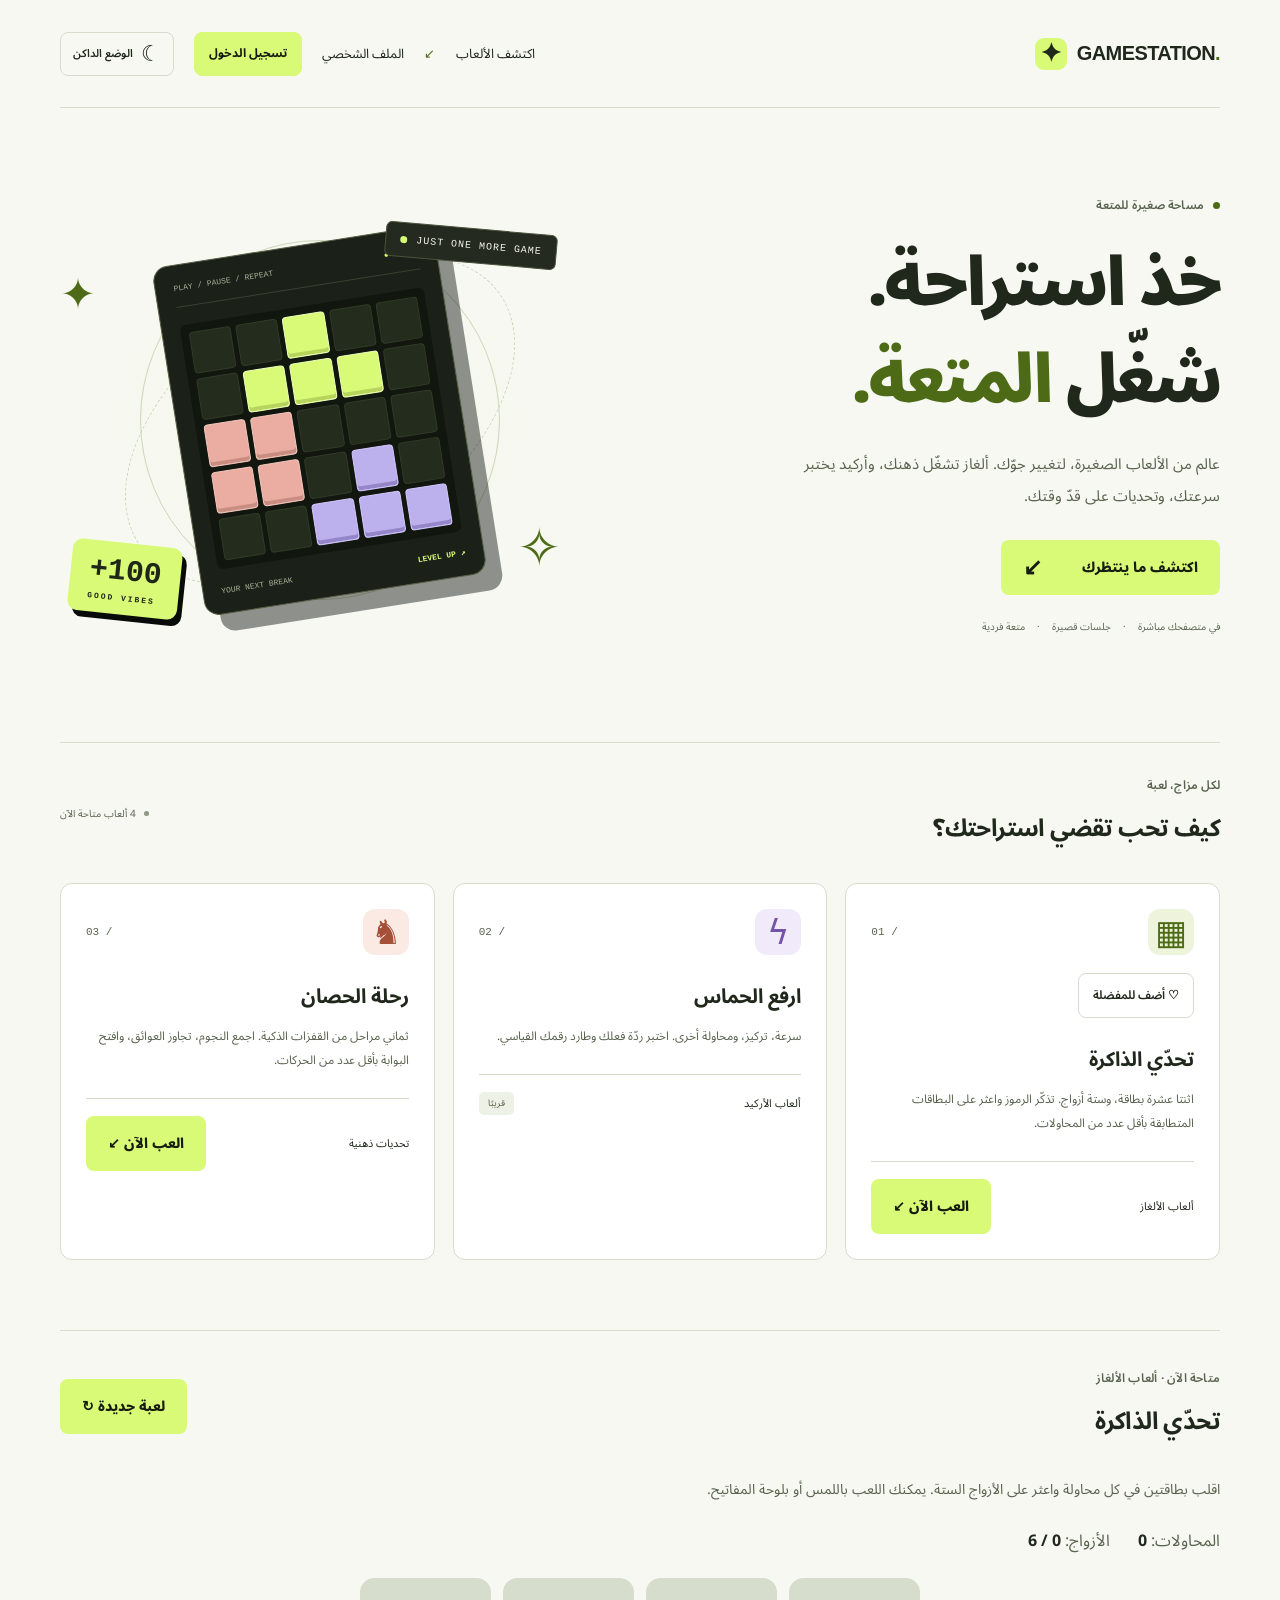
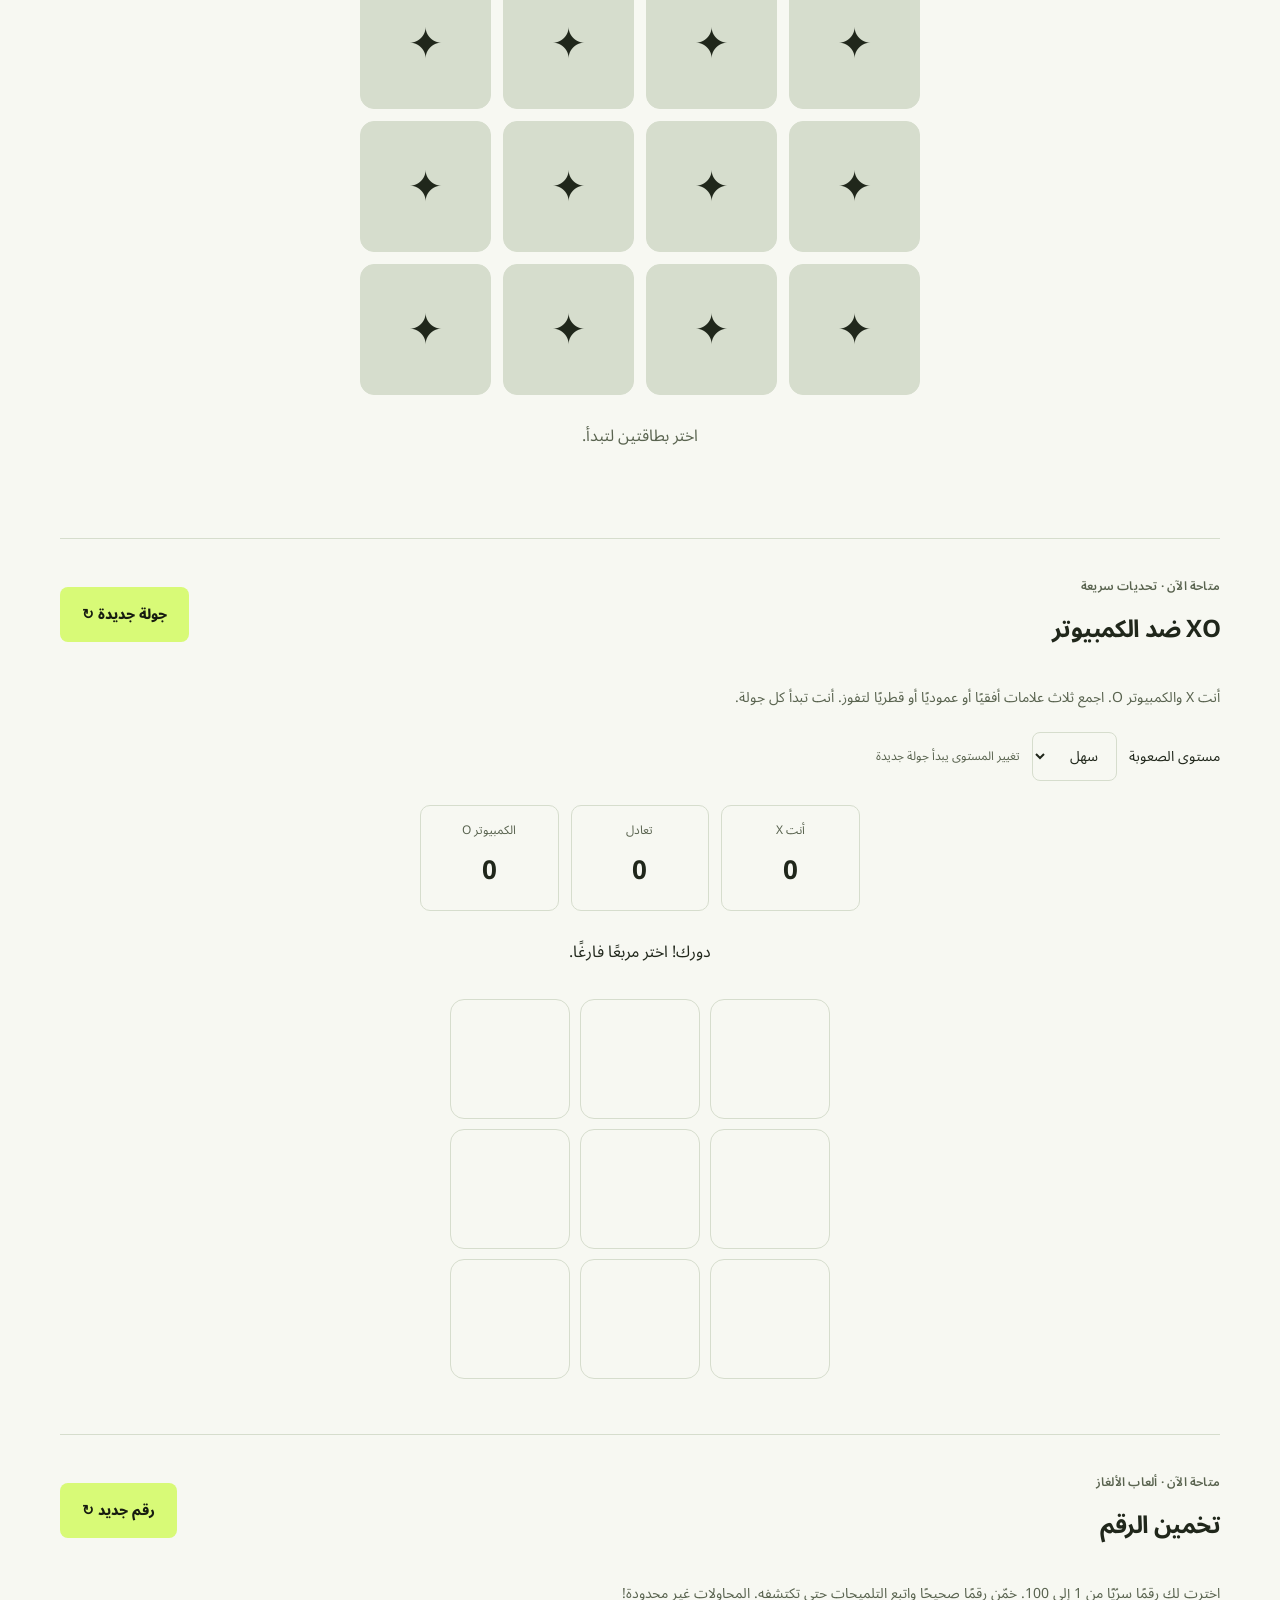
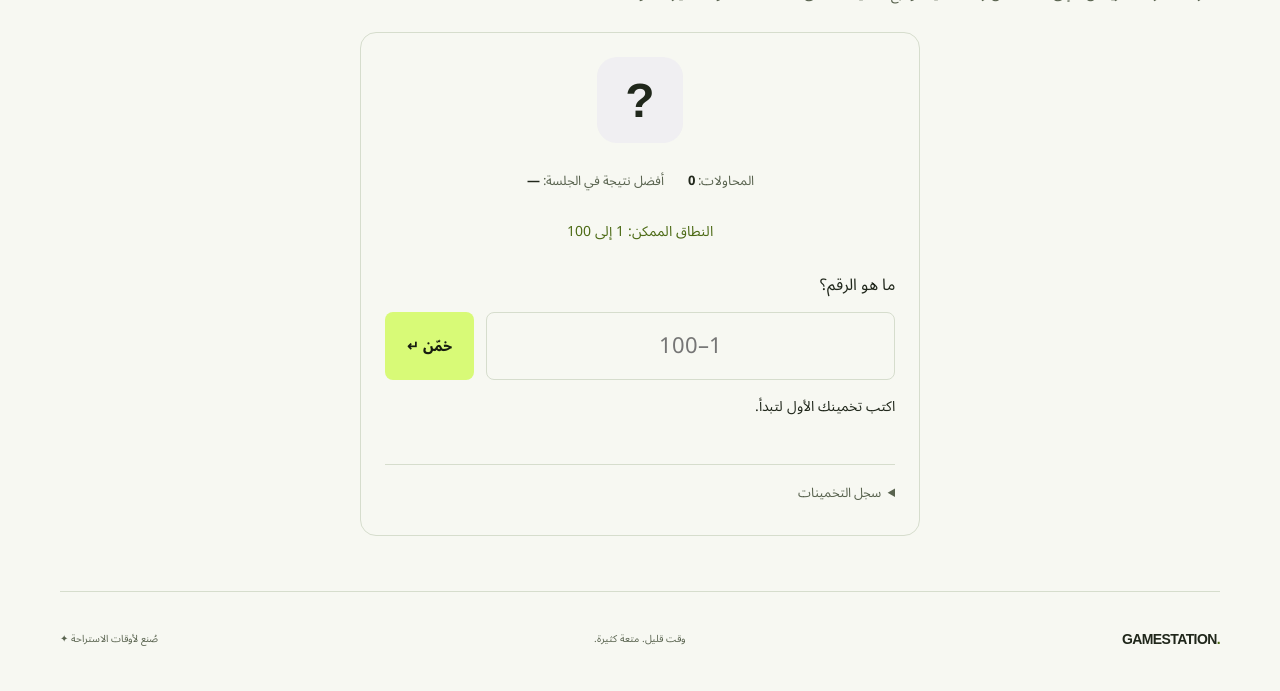
==== commit c5036a6f: "Merge main into Amal and preserve all available games" ====
--- a/index.html
+++ b/index.html
@@ -6,13 +6,58 @@
   <meta name="description" content="Gamestation — استراحة صغيرة، ومتعة كبيرة. اكتشف ألعاب الألغاز والأركيد والتحديات القصيرة في متصفحك.">
   <title>Gamestation | مساحة صغيرة للمتعة</title>
   <script src="theme.js"></script>
+  <script src="auth.js" defer></script>
+  <script src="profile-store.js" defer></script>
+  <script src="profile.js" defer></script>
   <link rel="stylesheet" href="style.css">
 </head>
 <body>
   <header class="header container">
     <a class="brand" href="#" aria-label="Gamestation الرئيسية" dir="ltr"><span class="brand-icon" aria-hidden="true">✦</span> GAMESTATION<span class="brand-dot">.</span></a>
-    <nav aria-label="التنقل الرئيسي"><a href="#games">اكتشف الألعاب <span aria-hidden="true">↙</span></a><button class="theme-toggle" type="button" hidden aria-label="تبديل المظهر"><span class="theme-icon" aria-hidden="true"></span><span class="theme-label"></span></button></nav>
+    <nav aria-label="التنقل الرئيسي"><a href="#games">اكتشف الألعاب <span aria-hidden="true">↙</span></a><a href="profile.html">الملف الشخصي</a><button class="auth-open" type="button" hidden aria-haspopup="dialog" aria-controls="auth-dialog">تسجيل الدخول</button><button class="theme-toggle" type="button" hidden aria-label="تبديل المظهر"><span class="theme-icon" aria-hidden="true"></span><span class="theme-label"></span></button></nav>
   </header>
+
+  <dialog class="auth-dialog" id="auth-dialog" aria-labelledby="auth-title" aria-describedby="auth-description">
+    <div class="auth-heading">
+      <p class="eyebrow">استراحتك تبدأ هنا ✦</p>
+      <button class="auth-close" type="button" aria-label="إغلاق نافذة الحساب">✕</button>
+    </div>
+    <h2 id="auth-title">تسجيل الدخول</h2>
+    <p class="auth-description" id="auth-description">أهلًا بعودتك! خذ استراحة واستمتع بألعابك.</p>
+    <p class="auth-preview">واجهة تجريبية — تسجيل الدخول وإنشاء الحسابات غير متاحين بعد.</p>
+    <form id="auth-form" novalidate autocomplete="off">
+      <div class="auth-field" id="auth-name-field" hidden>
+        <label for="auth-name">اسم المستخدم</label>
+        <input id="auth-name" type="text" autocomplete="off" disabled aria-describedby="auth-name-error">
+        <span class="auth-error" id="auth-name-error"></span>
+      </div>
+      <div class="auth-field">
+        <label for="auth-email">البريد الإلكتروني</label>
+        <input id="auth-email" type="email" dir="ltr" autocomplete="off" required aria-describedby="auth-email-error" autofocus>
+        <span class="auth-error" id="auth-email-error"></span>
+      </div>
+      <div class="auth-field">
+        <label for="auth-password">كلمة المرور</label>
+        <div class="auth-password-row">
+          <input id="auth-password" type="password" dir="ltr" autocomplete="off" required aria-describedby="auth-password-hint auth-password-error">
+          <button class="auth-visibility" type="button" data-password="auth-password" aria-controls="auth-password" aria-label="إظهار كلمة المرور" aria-pressed="false">إظهار</button>
+        </div>
+        <span class="auth-hint" id="auth-password-hint" hidden>استخدم ٨ أحرف على الأقل.</span>
+        <span class="auth-error" id="auth-password-error"></span>
+      </div>
+      <div class="auth-field" id="auth-confirm-field" hidden>
+        <label for="auth-confirm">تأكيد كلمة المرور</label>
+        <div class="auth-password-row">
+          <input id="auth-confirm" type="password" dir="ltr" autocomplete="off" disabled aria-describedby="auth-confirm-error">
+          <button class="auth-visibility" type="button" data-password="auth-confirm" aria-controls="auth-confirm" aria-label="إظهار تأكيد كلمة المرور" aria-pressed="false">إظهار</button>
+        </div>
+        <span class="auth-error" id="auth-confirm-error"></span>
+      </div>
+      <button class="button auth-submit" type="submit">تسجيل الدخول</button>
+      <p class="auth-status" id="auth-status" role="status" aria-live="polite" aria-atomic="true"></p>
+    </form>
+    <p class="auth-switch-row"><span id="auth-switch-prompt">ليس لديك حساب؟</span> <button class="auth-switch" type="button">إنشاء حساب</button></p>
+  </dialog>
 
   <main>
     <section class="hero container" aria-labelledby="hero-title">
@@ -38,9 +83,10 @@
     </section>
 
     <section class="games container" id="games" aria-labelledby="games-title">
-      <div class="section-heading"><div><p class="eyebrow">لكل مزاج، لعبة</p><h2 id="games-title">كيف تحب تقضي استراحتك؟</h2></div><span class="coming-soon"><span></span> لعبتان متاحتان الآن</span></div>
+      <div class="section-heading"><div><p class="eyebrow">لكل مزاج، لعبة</p><h2 id="games-title">كيف تحب تقضي استراحتك؟</h2></div><span class="coming-soon"><span></span> 4 ألعاب متاحة الآن</span></div>
+      <p class="profile-message" id="favorite-status" role="status" aria-live="polite"></p>
       <div class="cards">
-        <article class="card puzzle"><div class="card-top"><span class="category-icon" aria-hidden="true">▦</span><span class="card-number">01 /</span></div><h3>تحدّي الذاكرة</h3><p>اثنتا عشرة بطاقة، وستة أزواج. تذكّر الرموز واعثر على البطاقات المتطابقة بأقل عدد من المحاولات.</p><div class="card-bottom"><span>ألعاب الألغاز</span><a class="button" href="#memory">العب الآن ↙</a></div></article>
+        <article class="card puzzle"><div class="card-top"><span class="category-icon" aria-hidden="true">▦</span><span class="card-number">01 /</span></div><button class="favorite-toggle" type="button" data-favorite="memory" aria-pressed="false" hidden>♡ أضف للمفضلة</button><h3>تحدّي الذاكرة</h3><p>اثنتا عشرة بطاقة، وستة أزواج. تذكّر الرموز واعثر على البطاقات المتطابقة بأقل عدد من المحاولات.</p><div class="card-bottom"><span>ألعاب الألغاز</span><a class="button" href="#memory">العب الآن ↙</a></div></article>
         <article class="card arcade"><div class="card-top"><span class="category-icon" aria-hidden="true">ϟ</span><span class="card-number">02 /</span></div><h3>ارفع الحماس</h3><p>سرعة، تركيز، ومحاولة أخرى. اختبر ردّة فعلك وطارد رقمك القياسي.</p><div class="card-bottom"><span>ألعاب الأركيد</span><span class="pill">قريبًا</span></div></article>
         <article class="card challenge"><div class="card-top"><span class="category-icon" aria-hidden="true">♞</span><span class="card-number">03 /</span></div><h3>رحلة الحصان</h3><p>ثماني مراحل من القفزات الذكية. اجمع النجوم، تجاوز العوائق، وافتح البوابة بأقل عدد من الحركات.</p><div class="card-bottom"><span>تحديات ذهنية</span><a class="button" href="knight.html">العب الآن ↙</a></div></article>
       </div>
@@ -53,7 +99,34 @@
       <p id="memory-status" role="status" aria-live="polite">اختر بطاقتين لتبدأ.</p>
       <noscript>فعّل JavaScript في المتصفح لتشغيل اللعبة.</noscript>
     </section>
+    <section class="container xo" id="xo" aria-labelledby="xo-title">
+      <div class="section-heading"><div><p class="eyebrow">متاحة الآن · تحديات سريعة</p><h2 id="xo-title">XO ضد الكمبيوتر</h2></div><button class="button" id="xo-reset" type="button">جولة جديدة ↻</button></div>
+      <p class="memory-help">أنت X والكمبيوتر O. اجمع ثلاث علامات أفقيًا أو عموديًا أو قطريًا لتفوز. أنت تبدأ كل جولة.</p>
+      <div class="xo-controls"><label for="xo-level">مستوى الصعوبة</label><select id="xo-level"><option value="easy">سهل</option><option value="hard">صعب</option></select><span>تغيير المستوى يبدأ جولة جديدة</span></div>
+      <div class="xo-scores" aria-label="نتائج هذه الجلسة"><span>أنت X <strong id="xo-wins">0</strong></span><span>تعادل <strong id="xo-draws">0</strong></span><span>الكمبيوتر O <strong id="xo-losses">0</strong></span></div>
+      <p id="xo-status" role="status" aria-live="polite">دورك! اختر مربعًا فارغًا.</p>
+      <div id="xo-board" class="xo-board" role="group" aria-label="لوحة XO" aria-describedby="xo-status" dir="ltr"></div>
+      <noscript>فعّل JavaScript في المتصفح لتشغيل اللعبة.</noscript>
+    </section>
+    <section class="container guess" id="guess" aria-labelledby="guess-title">
+      <div class="section-heading"><div><p class="eyebrow">متاحة الآن · ألعاب الألغاز</p><h2 id="guess-title">تخمين الرقم</h2></div><button class="button" id="guess-reset" type="button">رقم جديد ↻</button></div>
+      <p class="memory-help" id="guess-help">اخترت لك رقمًا سرّيًا من 1 إلى 100. خمّن رقمًا صحيحًا واتبع التلميحات حتى تكتشفه. المحاولات غير محدودة!</p>
+      <div class="guess-panel">
+        <div class="guess-mystery" id="guess-mystery" aria-hidden="true">?</div>
+        <div class="guess-stats"><span>المحاولات: <strong id="guess-count">0</strong></span><span>أفضل نتيجة في الجلسة: <strong id="guess-best">—</strong></span></div>
+        <p id="guess-range">النطاق الممكن: 1 إلى 100</p>
+        <form id="guess-form" novalidate>
+          <label for="guess-input">ما هو الرقم؟</label>
+          <div class="guess-entry"><input id="guess-input" type="text" inputmode="numeric" autocomplete="off" maxlength="10" placeholder="1–100" aria-describedby="guess-help guess-status"><button class="button" id="guess-submit" type="submit">خمّن ↵</button></div>
+        </form>
+        <p id="guess-status" role="status" aria-live="polite">اكتب تخمينك الأول لتبدأ.</p>
+        <details class="guess-history"><summary>سجل التخمينات</summary><ol id="guess-history"></ol></details>
+      </div>
+      <noscript>فعّل JavaScript في المتصفح لتشغيل اللعبة.</noscript>
+    </section>
   </main>
+  <script src="guess.js"></script>
+  <script src="xo.js"></script>
   <script>
     (() => {
       const grid = document.getElementById('memory-grid');
@@ -111,4 +184,3 @@
   <footer class="footer container"><a class="brand" href="#" dir="ltr">GAMESTATION<span class="brand-dot">.</span></a><p>وقت قليل. متعة كثيرة.</p><span>صُنع لأوقات الاستراحة ✦</span></footer>
 </body>
 </html>
-
